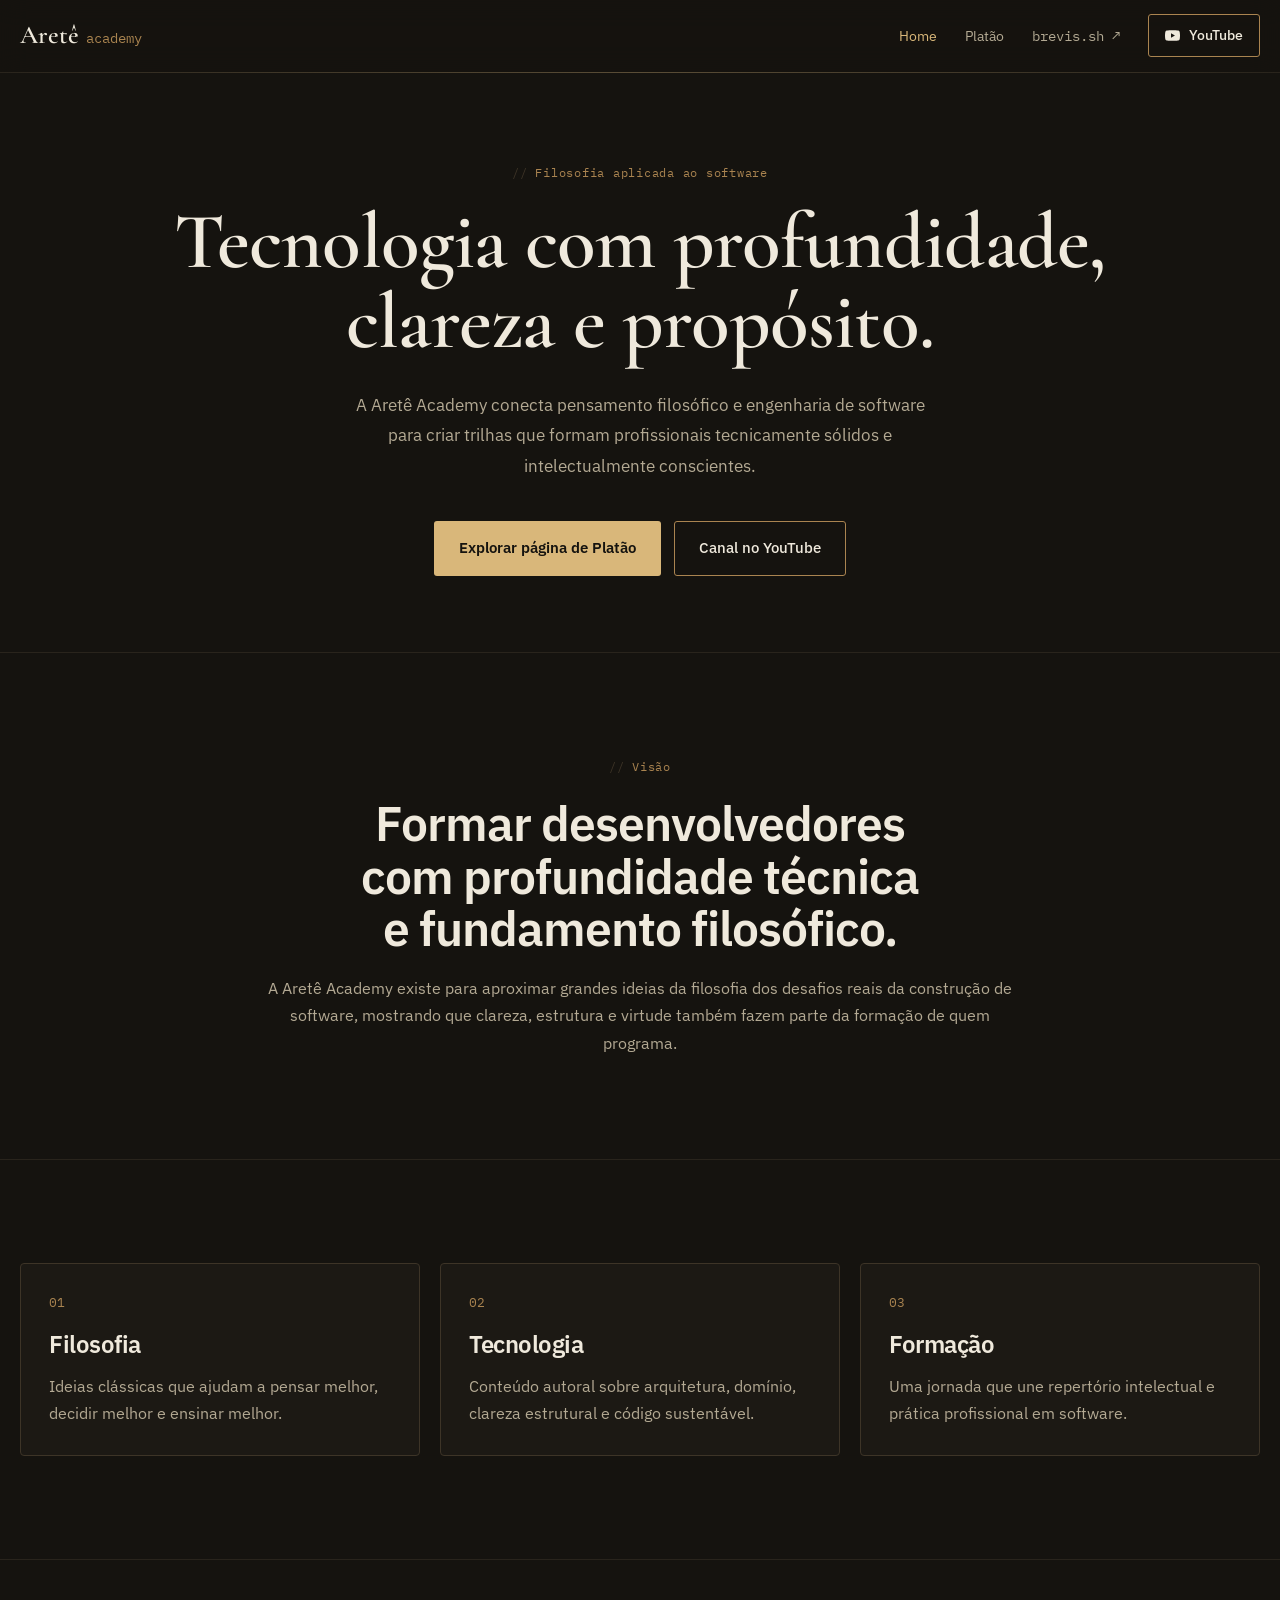
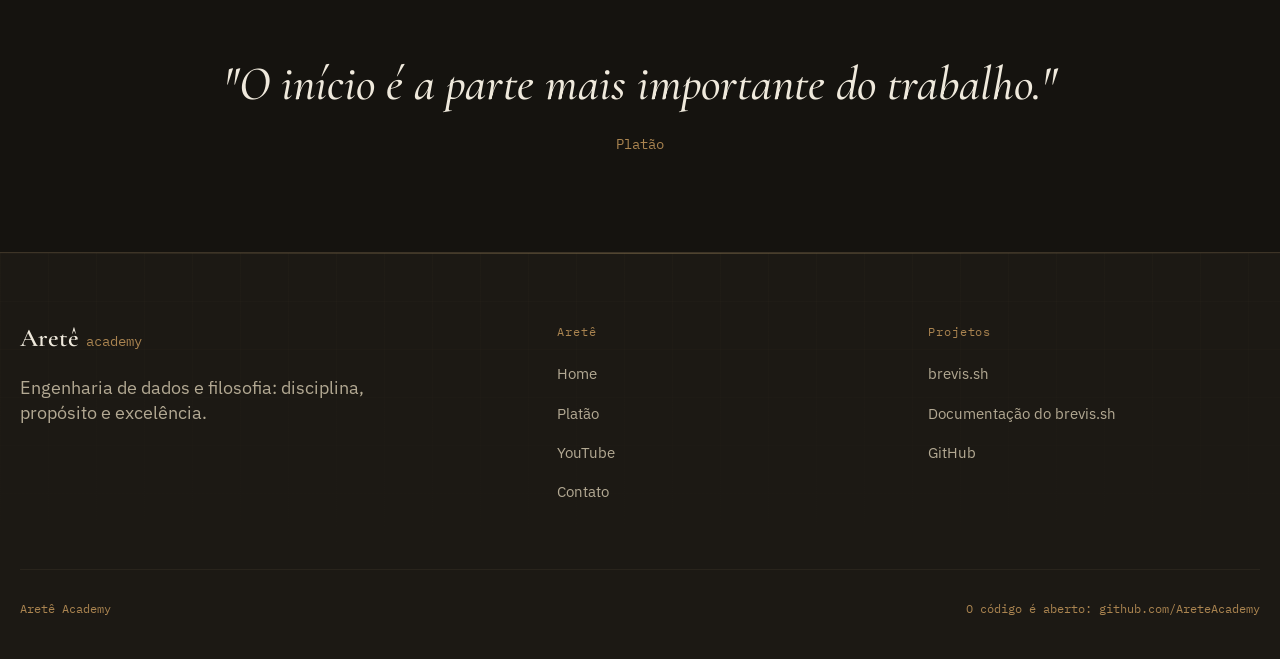
==== index.html @ be7c316f "feat: the site joins the brevis.sh family, in its own voice Dark ground, background grid, IBM Plex a" ====
<!DOCTYPE html>
<html lang="pt-BR">
<head>
  <meta charset="UTF-8" />
  <meta name="viewport" content="width=device-width, initial-scale=1.0" />
  <title>Aretê Academy | Filosofia e Tecnologia</title>
  <meta
    name="description"
    content="Aretê Academy une filosofia e tecnologia em trilhas autorais sobre software, virtude e excelência."
  />
  <link rel="preconnect" href="https://fonts.googleapis.com" />
  <link rel="preconnect" href="https://fonts.gstatic.com" crossorigin />
  <link
    href="https://fonts.googleapis.com/css2?family=Cormorant+Garamond:ital,wght@0,500;0,600;1,500&family=IBM+Plex+Mono:wght@400;500&family=IBM+Plex+Sans:wght@400;500;600;700&display=swap"
    rel="stylesheet"
  />
  <link rel="stylesheet" href="style.css" />
</head>
<body>
  <a class="skip-link" href="#conteudo">Pular para o conteúdo</a>

  <svg width="0" height="0" style="position:absolute" aria-hidden="true" focusable="false">
    <symbol id="i-menu" viewBox="0 0 24 24" fill="none" stroke="currentColor" stroke-width="1.7" stroke-linecap="round">
      <path d="M4 7h16M4 12h16M4 17h16"/>
    </symbol>
    <symbol id="i-youtube" viewBox="0 0 24 24">
      <path fill="currentColor" d="M23.5 6.2a3 3 0 0 0-2.1-2.1C19.5 3.6 12 3.6 12 3.6s-7.5 0-9.4.5A3 3 0 0 0 .5 6.2 31.4 31.4 0 0 0 0 12a31.4 31.4 0 0 0 .5 5.8 3 3 0 0 0 2.1 2.1c1.9.5 9.4.5 9.4.5s7.5 0 9.4-.5a3 3 0 0 0 2.1-2.1A31.4 31.4 0 0 0 24 12a31.4 31.4 0 0 0-.5-5.8zM9.6 15.6V8.4l6.3 3.6-6.3 3.6z"/>
    </symbol>
  </svg>

  <header class="site-header" id="topo">
    <div class="shell header-bar">
      <a class="brand" href="index.html">
        <span class="brand-name">Aretê</span><span class="brand-sub">academy</span>
      </a>
      <nav class="main-nav" id="nav" aria-label="Principal">
        <a href="index.html" aria-current="page">Home</a>
        <a href="platao.html">Platão</a>
        <a class="nav-ext" href="https://brevis.sh/" target="_blank" rel="noopener">brevis.sh ↗</a>
        <a class="button button-secondary button-sm" href="https://www.youtube.com/@AreteDevAcademy" target="_blank" rel="noopener">
          <svg aria-hidden="true"><use href="#i-youtube"></use></svg>
          YouTube
        </a>
      </nav>
      <button class="nav-toggle" type="button" id="nav-toggle" aria-label="Abrir menu" aria-expanded="false" aria-controls="nav">
        <svg aria-hidden="true"><use href="#i-menu"></use></svg>
      </button>
    </div>
  </header>

  <main id="conteudo">
    <section class="hero hero-home">
      <div class="shell hero-grid hero-grid-single">
        <div class="hero-copy">
          <p class="eyebrow">Filosofia aplicada ao software</p>
          <h1>Tecnologia com profundidade, clareza e propósito.</h1>
          <p class="hero-text">
            A Aretê Academy conecta pensamento filosófico e engenharia de software para criar
            trilhas que formam profissionais tecnicamente sólidos e intelectualmente conscientes.
          </p>
          <div class="hero-actions">
            <a class="button button-primary" href="platao.html">Explorar página de Platão</a>
            <a class="button button-secondary" href="https://www.youtube.com/@AreteDevAcademy" target="_blank" rel="noreferrer">
              Canal no YouTube
            </a>
          </div>
        </div>
      </div>
    </section>

    <section class="section">
      <div class="shell intro-block">
        <p class="section-kicker">Visão</p>
        <h2>Formar desenvolvedores com profundidade técnica e fundamento filosófico.</h2>
        <p>
          A Aretê Academy existe para aproximar grandes ideias da filosofia dos desafios reais da
          construção de software, mostrando que clareza, estrutura e virtude também fazem parte da
          formação de quem programa.
        </p>
      </div>
    </section>

    <section class="section">
      <div class="shell pillars">
        <article class="pillar">
          <p class="pillar-number">01</p>
          <h3>Filosofia</h3>
          <p>Ideias clássicas que ajudam a pensar melhor, decidir melhor e ensinar melhor.</p>
        </article>
        <article class="pillar">
          <p class="pillar-number">02</p>
          <h3>Tecnologia</h3>
          <p>Conteúdo autoral sobre arquitetura, domínio, clareza estrutural e código sustentável.</p>
        </article>
        <article class="pillar">
          <p class="pillar-number">03</p>
          <h3>Formação</h3>
          <p>Uma jornada que une repertório intelectual e prática profissional em software.</p>
        </article>
      </div>
    </section>

    <section class="quote-band">
      <div class="shell quote-wrap">
        <blockquote>
          "O início é a parte mais importante do trabalho."
        </blockquote>
        <p>Platão</p>
      </div>
    </section>
  </main>

  <footer class="site-footer bg-grid" id="contato">
    <div class="shell">
      <div class="footer-grid">
        <div class="footer-brand">
          <a class="brand" href="index.html">
            <span class="brand-name">Aretê</span><span class="brand-sub">academy</span>
          </a>
          <p>Engenharia de dados e filosofia: disciplina, propósito e excelência.</p>
        </div>

        <div class="footer-col">
          <h2>Aretê</h2>
          <ul>
            <li><a href="index.html">Home</a></li>
            <li><a href="platao.html">Platão</a></li>
            <li><a href="https://www.youtube.com/@AreteDevAcademy" target="_blank" rel="noopener">YouTube</a></li>
            <li><a href="mailto:areteacademy.dev@gmail.com">Contato</a></li>
          </ul>
        </div>

        <div class="footer-col">
          <h2>Projetos</h2>
          <ul>
            <li><a href="https://brevis.sh/" target="_blank" rel="noopener">brevis.sh</a></li>
            <li><a href="https://brevis.sh/docs/" target="_blank" rel="noopener">Documentação do brevis.sh</a></li>
            <li><a href="https://github.com/AreteAcademy" target="_blank" rel="noopener">GitHub</a></li>
          </ul>
        </div>
      </div>

      <div class="footer-bottom">
        <p>Aretê Academy</p>
        <p>O código é aberto: github.com/AreteAcademy</p>
      </div>
    </div>
  </footer>

  <script src="main.js" defer></script>
</body>
</html>
---- style.css ----
/* ===========================================================================
   Aretê Academy

   Mesma família do brevis.sh (o projeto aberto que nasceu aqui): fundo
   escuro, quadriculado, IBM Plex, cantos quase retos. A voz é da Aretê:
   o bronze no lugar do lima e a Cormorant só em display (h1, citação).

   Contraste sobre o fundo #15130F, medido:
     texto      #EFE9DC  15.34:1
     secundario #B3A993   7.96:1
     ouro       #D9B77A   9.72:1
     bronze     #AA8450   5.41:1   (o mesmo bronze do site anterior)
   Pior caso, em --surface-2 (#221E18): secundario 7.11, bronze 4.84.
   --line (#3D3427) é filete, nunca texto nem contorno de controle.
   =========================================================================== */

:root {
  color-scheme: dark;

  --bg: #15130f;
  --surface: #1c1914;
  --surface-2: #221e18;

  --text: #efe9dc;
  --text-dim: #b3a993;
  --gold: #d9b77a;
  --bronze: #aa8450;

  --line: #3d3427;
  --line-soft: #29241c;

  --gold-wash: rgba(217, 183, 122, 0.08);
  --gold-edge: rgba(217, 183, 122, 0.28);
  --grid-line: rgba(217, 183, 122, 0.045);
  --grid-size: 48px;

  --font-serif: "Cormorant Garamond", Georgia, "Times New Roman", serif;
  --font-sans: "IBM Plex Sans", -apple-system, BlinkMacSystemFont, "Segoe UI", Roboto, Arial, sans-serif;
  --font-mono: "IBM Plex Mono", ui-monospace, SFMono-Regular, Menlo, Consolas, monospace;

  --shell: 1280px;
  --gap: clamp(1.5rem, 3vw, 2.5rem);

  --r: 3px;
  --r-lg: 4px;
  --r-xl: 6px;
}

*,
*::before,
*::after {
  box-sizing: border-box;
}

[hidden] {
  display: none !important;
}

html {
  scroll-behavior: smooth;
  -webkit-text-size-adjust: 100%;
}

body {
  margin: 0;
  overflow-x: hidden;
  background: var(--bg);
  color: var(--text);
  font-family: var(--font-sans);
  font-size: 1rem;
  line-height: 1.7;
  -webkit-font-smoothing: antialiased;
}

img,
svg {
  display: block;
  max-width: 100%;
}

::selection {
  background: var(--gold);
  color: var(--bg);
}

:focus-visible {
  outline: 2px solid var(--gold);
  outline-offset: 3px;
}

a {
  color: inherit;
  text-decoration: none;
}

p {
  margin: 0;
}

.shell {
  width: min(var(--shell), calc(100% - 2.5rem));
  margin-inline: auto;
}

.skip-link {
  position: absolute;
  left: -9999px;
  top: 0;
  z-index: 100;
  padding: 0.75rem 1.25rem;
  background: var(--gold);
  color: var(--bg);
  font-weight: 600;
}

.skip-link:focus {
  left: 0;
}

/* --------------------------------------------------------- tipografia ---- */

h1,
h2,
h3 {
  margin: 0;
  font-family: var(--font-sans);
  font-weight: 600;
  line-height: 1.1;
  letter-spacing: -0.02em;
  text-wrap: balance;
}

/* O h1 é o único lugar, com a citação, onde a Cormorant fala. */
h1 {
  font-family: var(--font-serif);
  font-size: clamp(2.75rem, 6.2vw, 5.25rem);
  font-weight: 600;
  line-height: 1;
  letter-spacing: -0.01em;
}

h2 {
  font-size: clamp(1.9rem, 4vw, 3rem);
}

h3 {
  font-size: clamp(1.25rem, 2vw, 1.5rem);
  line-height: 1.25;
}

/* Rótulo em forma de comentário. O `//` vem do CSS para que leitor de tela
   não anuncie "barra barra" antes de cada seção. */
.eyebrow,
.section-kicker,
.panel-label,
.card-tag {
  display: block;
  margin: 0 0 1.25rem;
  font-family: var(--font-mono);
  font-size: 0.775rem;
  font-weight: 400;
  letter-spacing: 0.06em;
  color: var(--bronze);
}

.eyebrow::before,
.section-kicker::before,
.panel-label::before,
.card-tag::before {
  content: "// ";
  color: var(--line);
}

.text-link {
  display: inline-flex;
  align-items: center;
  gap: 0.45rem;
  color: var(--gold);
  font-weight: 500;
  border-bottom: 1px solid transparent;
  transition: border-color 0.2s ease;
}

.text-link:hover {
  border-bottom-color: currentColor;
}

/* ------------------------------------------------------------ botoes ---- */

.button {
  display: inline-flex;
  align-items: center;
  justify-content: center;
  gap: 0.55rem;
  padding: 0.85rem 1.5rem;
  border: 1px solid transparent;
  border-radius: var(--r);
  font-size: 0.94rem;
  font-weight: 500;
  white-space: nowrap;
  transition: background 0.2s ease, border-color 0.2s ease, color 0.2s ease;
}

.button-primary {
  background: var(--gold);
  color: var(--bg);
  font-weight: 600;
}

.button-primary:hover {
  background: #e3c793;
}

.button-secondary {
  color: var(--text);
  border-color: var(--bronze);
}

.button-secondary:hover {
  border-color: var(--gold);
  background: var(--gold-wash);
  color: var(--gold);
}

.button-sm {
  padding: 0.55rem 1rem;
  font-size: 0.86rem;
}

.button svg {
  width: 15px;
  height: 15px;
  flex: none;
}

.hero-actions,
.course-actions {
  display: flex;
  flex-wrap: wrap;
  gap: 0.85rem;
  margin-top: 2.5rem;
}

/* -------------------------------------------------------- componentes ---- */

.bg-grid {
  background-image:
    linear-gradient(var(--grid-line) 1px, transparent 1px),
    linear-gradient(90deg, var(--grid-line) 1px, transparent 1px);
  background-size: var(--grid-size) var(--grid-size);
}

.card,
.pillar,
.roadmap-card {
  border: 1px solid var(--line);
  border-radius: var(--r-lg);
  background: var(--surface);
  padding: clamp(1.25rem, 2.4vw, 1.75rem);
}

/* ------------------------------------------------------------ header ---- */

.site-header {
  position: sticky;
  top: 0;
  z-index: 40;
  background: rgba(21, 19, 15, 0.86);
  backdrop-filter: blur(14px);
  -webkit-backdrop-filter: blur(14px);
  border-bottom: 1px solid var(--line-soft);
}

/* Um filete de luz sob o header, mais forte no centro. */
.site-header::after {
  content: "";
  position: absolute;
  left: 0;
  right: 0;
  bottom: -1px;
  height: 1px;
  background: linear-gradient(90deg, transparent, var(--gold-edge) 50%, transparent);
  pointer-events: none;
}

.header-bar {
  position: relative;
  display: flex;
  align-items: center;
  gap: 1.25rem;
  padding: 0.9rem 0;
}

.brand {
  display: inline-flex;
  align-items: baseline;
  gap: 0.45rem;
  color: var(--text);
}

.brand-name {
  font-family: var(--font-serif);
  font-size: 1.6rem;
  font-weight: 600;
  line-height: 1;
}

.brand-sub {
  font-family: var(--font-mono);
  font-size: 0.86rem;
  color: var(--bronze);
}

.main-nav {
  display: flex;
  align-items: center;
  gap: 1.75rem;
  margin-left: auto;
}

.main-nav a:not(.button) {
  font-size: 0.9rem;
  color: var(--text-dim);
  transition: color 0.2s ease;
}

.main-nav a:not(.button):hover,
.main-nav a[aria-current="page"] {
  color: var(--gold);
}

.nav-ext {
  font-family: var(--font-mono);
}

.nav-toggle {
  display: none;
  margin-left: auto;
  align-items: center;
  justify-content: center;
  width: 36px;
  height: 36px;
  padding: 0;
  border: 1px solid var(--line);
  border-radius: var(--r);
  background: transparent;
  color: var(--text-dim);
  cursor: pointer;
}

.nav-toggle:hover {
  color: var(--gold);
  border-color: var(--bronze);
}

.nav-toggle svg {
  width: 17px;
  height: 17px;
}

/* --------------------------------------------------------------- hero ---- */

.hero {
  padding: clamp(3rem, 7vw, 6rem) 0 clamp(3rem, 6vw, 5rem);
}

.hero-grid {
  display: grid;
  grid-template-columns: minmax(0, 1.35fr) minmax(280px, 0.9fr);
  gap: var(--gap);
  align-items: stretch;
}

.hero-grid-single {
  grid-template-columns: 1fr;
  text-align: center;
}

.hero-grid-single .hero-text {
  margin-inline: auto;
}

.hero-grid-single .hero-actions {
  justify-content: center;
}

.hero-text {
  max-width: 60ch;
  margin-top: 1.75rem;
  font-size: clamp(1.02rem, 1.35vw, 1.15rem);
  line-height: 1.75;
  color: var(--text-dim);
}

.hero-panel {
  padding: clamp(1.5rem, 3vw, 2.25rem);
  border: 1px solid var(--line);
  border-radius: var(--r-xl);
  background-color: var(--surface);
  display: flex;
  flex-direction: column;
  justify-content: center;
  gap: 1rem;
}

.hero-panel h2 {
  font-size: clamp(1.6rem, 3vw, 2.1rem);
}

.hero-panel p:not(.panel-label) {
  color: var(--text-dim);
}

/* ------------------------------------------------------------- secoes ---- */

.section {
  padding: clamp(4rem, 8vw, 6.5rem) 0;
  border-top: 1px solid var(--line-soft);
}

.section-soft {
  background: var(--surface);
}

.section p:not([class]),
.section-aside,
.pillar p:not(.pillar-number),
.roadmap-card p:not(.section-kicker),
.course-content p:not(.card-tag) {
  color: var(--text-dim);
}

.intro-block {
  max-width: 760px;
  text-align: center;
}

.intro-block p:last-child {
  margin-top: 1.25rem;
}

.section-heading,
.page-intro {
  display: grid;
  grid-template-columns: minmax(0, 1.1fr) minmax(240px, 0.9fr);
  gap: var(--gap);
  align-items: end;
  margin-bottom: 2.5rem;
}

.pillars,
.roadmap {
  display: grid;
  grid-template-columns: repeat(2, minmax(0, 1fr));
  gap: 1.25rem;
}

.pillars {
  grid-template-columns: repeat(3, minmax(0, 1fr));
}

.pillar h3,
.roadmap-card h3 {
  margin-bottom: 0.85rem;
}

.roadmap-card p + p {
  margin-top: 1rem;
}

.pillar-number {
  margin-bottom: 1rem;
  font-family: var(--font-mono);
  font-size: 0.8rem;
  color: var(--bronze);
}

.quote-band {
  padding: clamp(4rem, 8vw, 6rem) 0;
  border-top: 1px solid var(--line-soft);
}

.quote-wrap {
  text-align: center;
}

blockquote {
  margin: 0;
  font-family: var(--font-serif);
  font-size: clamp(2rem, 4vw, 3rem);
  font-style: italic;
  font-weight: 500;
  line-height: 1.2;
}

.quote-wrap p {
  margin-top: 1.25rem;
  font-family: var(--font-mono);
  font-size: 0.85rem;
  color: var(--bronze);
}

.featured-course {
  display: grid;
  grid-template-columns: minmax(280px, 0.95fr) minmax(0, 1.1fr);
  gap: var(--gap);
  padding: 1rem;
  border: 1px solid var(--line);
  border-radius: var(--r-xl);
  background: var(--bg);
}

.course-cover img {
  width: 100%;
  height: 100%;
  object-fit: cover;
  border-radius: var(--r-lg);
  border: 1px solid var(--line);
}

.course-content {
  padding: 1rem 1rem 1rem 0;
}

.course-content h3 {
  margin-bottom: 1rem;
  font-size: clamp(1.6rem, 3vw, 2.2rem);
}

.course-content p + p {
  margin-top: 1rem;
}

/* ------------------------------------------------------------- footer ---- */

.site-footer {
  position: relative;
  border-top: 1px solid var(--line);
  padding: clamp(3rem, 6vw, 4.5rem) 0 2.5rem;
  background-color: var(--surface);
}

/* O quadriculado some para baixo, sob um véu: os títulos das colunas são
   bronze, e bronze sobre um filete do quadriculado cheio perde contraste. */
.site-footer.bg-grid {
  background-image:
    linear-gradient(180deg, rgba(28, 25, 20, 0.55), var(--surface) 75%),
    linear-gradient(var(--grid-line) 1px, transparent 1px),
    linear-gradient(90deg, var(--grid-line) 1px, transparent 1px);
  background-size: auto, var(--grid-size) var(--grid-size), var(--grid-size) var(--grid-size);
}

.site-footer::before {
  content: "";
  position: absolute;
  inset: 0 0 auto;
  height: 1px;
  background: linear-gradient(90deg, transparent, var(--gold-edge) 50%, transparent);
  pointer-events: none;
}

.footer-grid {
  display: grid;
  grid-template-columns: minmax(0, 1.5fr) repeat(2, minmax(0, 1fr));
  gap: var(--gap);
}

.footer-brand p {
  margin-top: 1.25rem;
  max-width: 32ch;
  font-size: 1.1rem;
  line-height: 1.45;
  color: var(--text-dim);
}

.footer-col h2 {
  margin-bottom: 1.35rem;
  font-family: var(--font-mono);
  font-size: 0.76rem;
  font-weight: 400;
  letter-spacing: 0.08em;
  color: var(--bronze);
}

.footer-col ul {
  list-style: none;
  margin: 0;
  padding: 0;
  display: grid;
  gap: 0.75rem;
}

.footer-col a {
  font-size: 0.92rem;
  color: var(--text-dim);
  transition: color 0.2s ease;
}

.footer-col a:hover {
  color: var(--gold);
}

.footer-bottom {
  display: flex;
  flex-wrap: wrap;
  justify-content: space-between;
  gap: 1rem;
  margin-top: clamp(2.5rem, 5vw, 4rem);
  padding-top: 1.75rem;
  border-top: 1px solid var(--line-soft);
  font-family: var(--font-mono);
  font-size: 0.78rem;
  color: var(--bronze);
}

/* ---------------------------------------------------------- responsivo ---- */

@media (max-width: 960px) {
  .hero-grid,
  .section-heading,
  .page-intro,
  .featured-course,
  .pillars,
  .roadmap {
    grid-template-columns: 1fr;
  }

  .course-content {
    padding: 0 0.5rem 0.5rem;
  }

  .footer-grid {
    grid-template-columns: repeat(2, minmax(0, 1fr));
  }

  .footer-brand {
    grid-column: 1 / -1;
  }
}

@media (max-width: 720px) {
  .main-nav {
    display: none;
    position: absolute;
    top: 100%;
    left: 0;
    right: 0;
    flex-direction: column;
    align-items: stretch;
    gap: 0;
    margin: 0;
    padding: 0.5rem 0 1.5rem;
    background: var(--bg);
    border-bottom: 1px solid var(--line);
  }

  .main-nav.is-open {
    display: flex;
  }

  .main-nav a:not(.button) {
    padding: 0.85rem 0;
    font-size: 1rem;
    border-bottom: 1px solid var(--line-soft);
  }

  .main-nav .button {
    margin-top: 1rem;
  }

  .nav-toggle {
    display: inline-flex;
  }

  .hero-actions .button,
  .course-actions .button {
    flex: 1 1 100%;
  }

  .footer-grid {
    grid-template-columns: 1fr;
  }
}

@media (prefers-reduced-motion: reduce) {
  html {
    scroll-behavior: auto;
  }

  *,
  *::before,
  *::after {
    transition-duration: 0.001ms !important;
  }
}
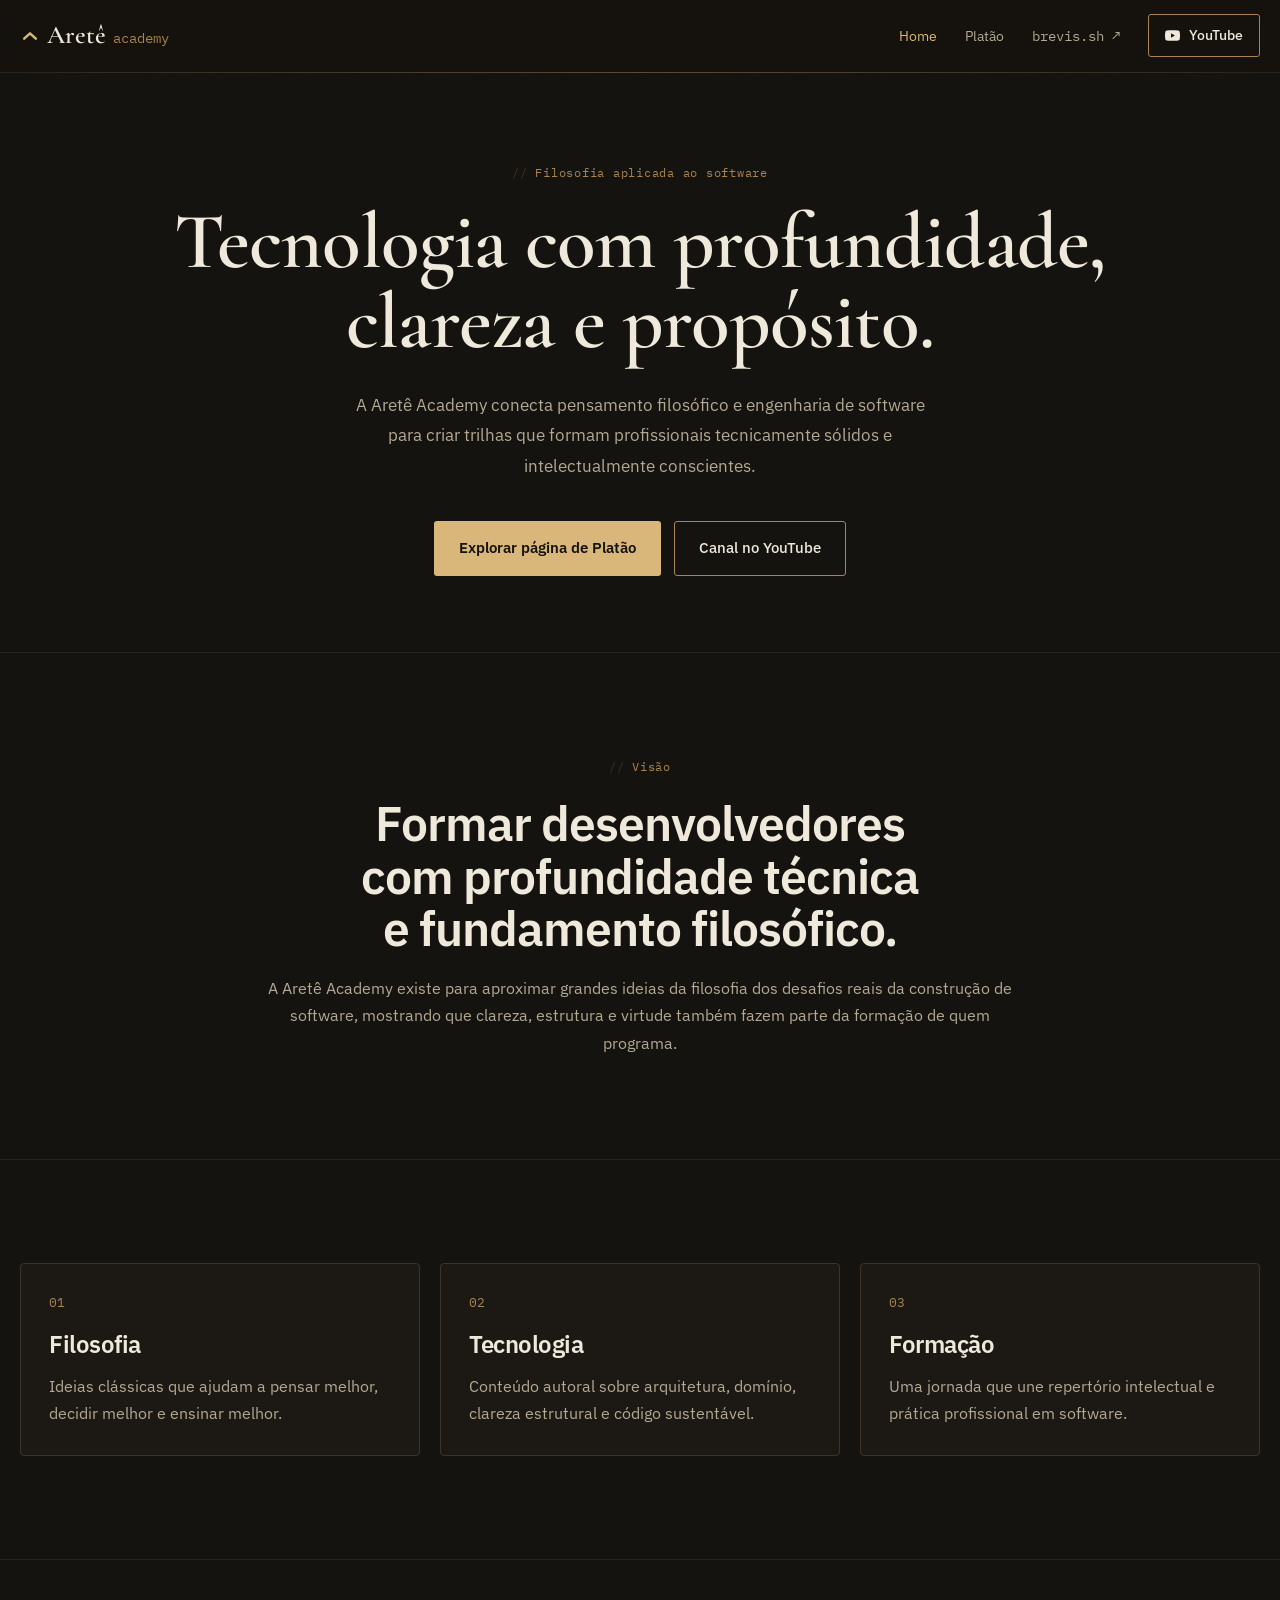
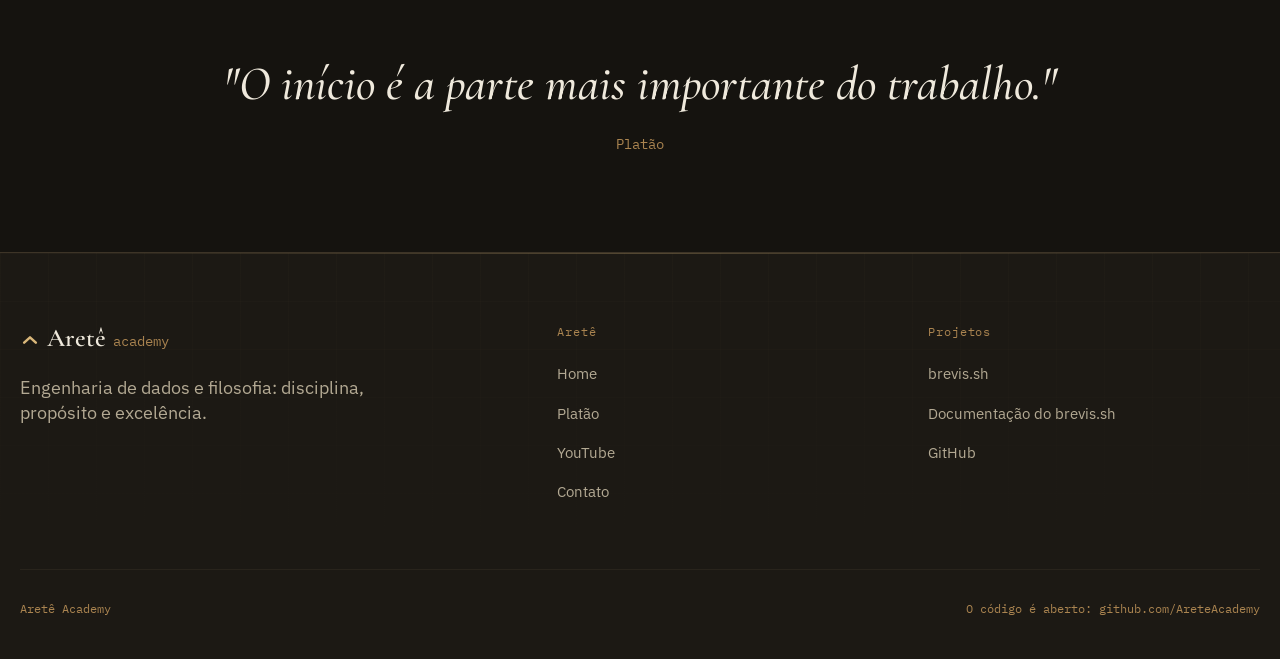
==== commit 42b81381: "feat: Aretê gets a mark, the circumflex of its own ê brevis.sh is marked by the breve, the sign its " ====
--- a/index.html
+++ b/index.html
@@ -15,11 +15,17 @@
     rel="stylesheet"
   />
   <link rel="stylesheet" href="style.css" />
+  <link rel="icon" href="assets/favicon.svg" type="image/svg+xml" />
+  <meta name="theme-color" content="#15130f">
 </head>
 <body>
   <a class="skip-link" href="#conteudo">Pular para o conteúdo</a>
 
   <svg width="0" height="0" style="position:absolute" aria-hidden="true" focusable="false">
+    <symbol id="i-mark" viewBox="0 0 24 24" fill="none">
+      <!-- O circunflexo do ê de Aretê. Mesmo traço em assets/favicon.svg. -->
+      <path d="M5 15.2 12 8.8l7 6.4" stroke="currentColor" stroke-width="3" stroke-linecap="round" stroke-linejoin="round"/>
+    </symbol>
     <symbol id="i-menu" viewBox="0 0 24 24" fill="none" stroke="currentColor" stroke-width="1.7" stroke-linecap="round">
       <path d="M4 7h16M4 12h16M4 17h16"/>
     </symbol>
@@ -31,6 +37,7 @@
   <header class="site-header" id="topo">
     <div class="shell header-bar">
       <a class="brand" href="index.html">
+        <svg class="mark" aria-hidden="true"><use href="#i-mark"></use></svg>
         <span class="brand-name">Aretê</span><span class="brand-sub">academy</span>
       </a>
       <nav class="main-nav" id="nav" aria-label="Principal">
@@ -115,7 +122,8 @@
       <div class="footer-grid">
         <div class="footer-brand">
           <a class="brand" href="index.html">
-            <span class="brand-name">Aretê</span><span class="brand-sub">academy</span>
+            <svg class="mark" aria-hidden="true"><use href="#i-mark"></use></svg>
+        <span class="brand-name">Aretê</span><span class="brand-sub">academy</span>
           </a>
           <p>Engenharia de dados e filosofia: disciplina, propósito e excelência.</p>
         </div>
--- a/style.css
+++ b/style.css
@@ -296,6 +296,14 @@
   align-items: baseline;
   gap: 0.45rem;
   color: var(--text);
+}
+
+.brand .mark {
+  width: 20px;
+  height: 20px;
+  flex: none;
+  align-self: center;
+  color: var(--gold);
 }
 
 .brand-name {
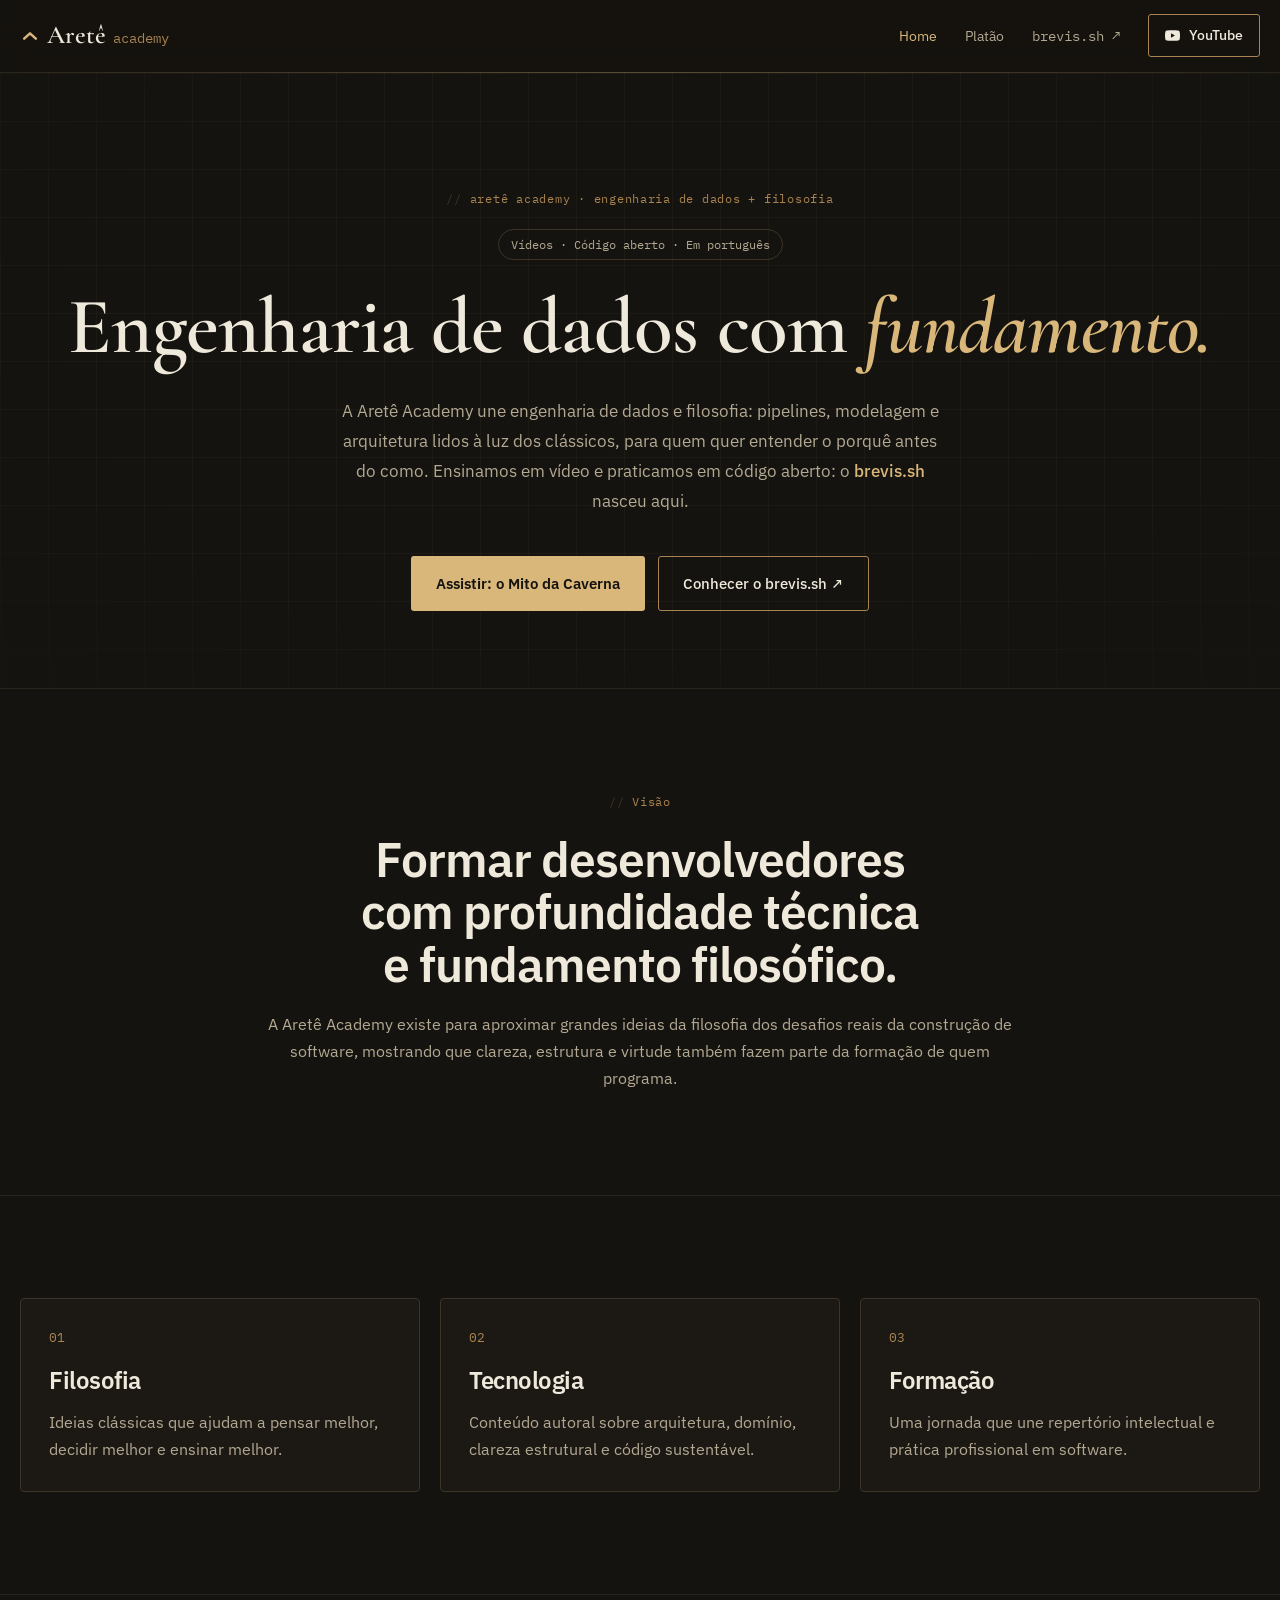
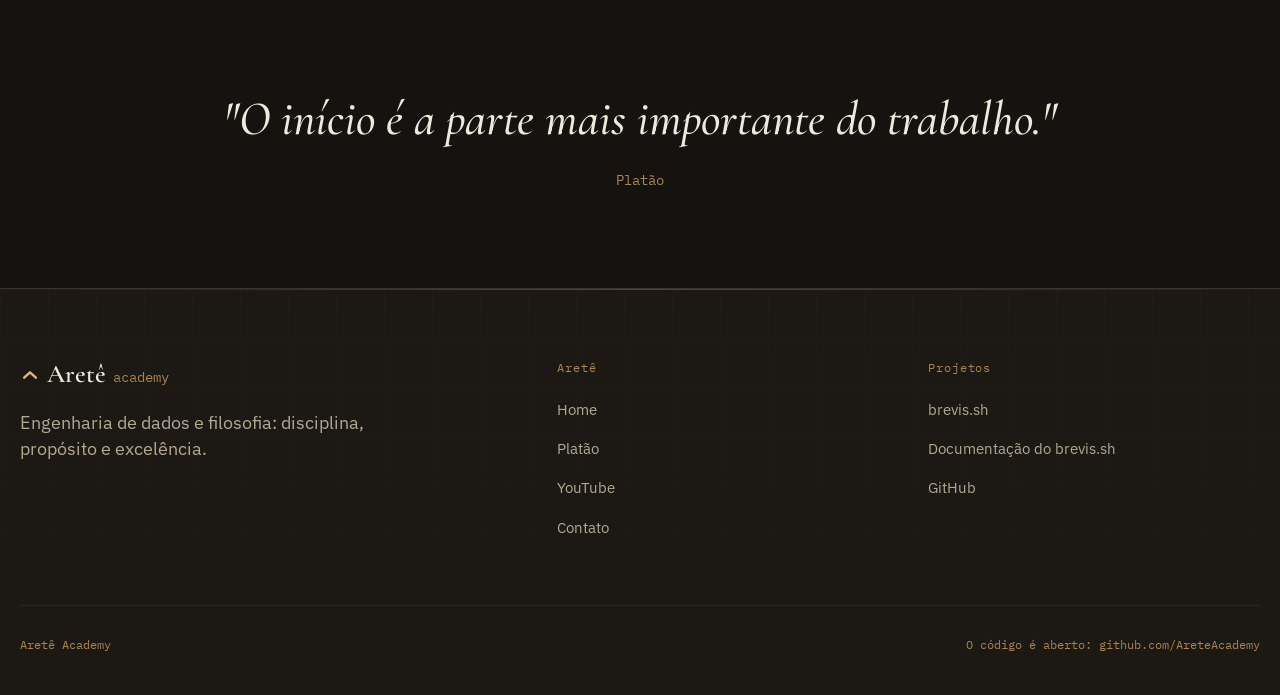
==== commit 364558d7: "feat: the home opens on data engineering, not generic software The hero now says what Aretê is: data" ====
--- a/index.html
+++ b/index.html
@@ -3,10 +3,10 @@
 <head>
   <meta charset="UTF-8" />
   <meta name="viewport" content="width=device-width, initial-scale=1.0" />
-  <title>Aretê Academy | Filosofia e Tecnologia</title>
+  <title>Aretê Academy | Engenharia de dados e filosofia</title>
   <meta
     name="description"
-    content="Aretê Academy une filosofia e tecnologia em trilhas autorais sobre software, virtude e excelência."
+    content="Aretê Academy une engenharia de dados e filosofia: pipelines, modelagem e arquitetura lidos à luz dos clássicos, em vídeo e em código aberto. O brevis.sh nasceu aqui."
   />
   <link rel="preconnect" href="https://fonts.googleapis.com" />
   <link rel="preconnect" href="https://fonts.gstatic.com" crossorigin />
@@ -59,16 +59,20 @@
     <section class="hero hero-home">
       <div class="shell hero-grid hero-grid-single">
         <div class="hero-copy">
-          <p class="eyebrow">Filosofia aplicada ao software</p>
-          <h1>Tecnologia com profundidade, clareza e propósito.</h1>
+          <p class="eyebrow">aretê academy · engenharia de dados + filosofia</p>
+          <p class="hero-badge"><span class="pill">Vídeos · Código aberto · Em português</span></p>
+          <h1>Engenharia de dados com <em>fundamento.</em></h1>
           <p class="hero-text">
-            A Aretê Academy conecta pensamento filosófico e engenharia de software para criar
-            trilhas que formam profissionais tecnicamente sólidos e intelectualmente conscientes.
+            A Aretê Academy une engenharia de dados e filosofia: pipelines, modelagem e
+            arquitetura lidos à luz dos clássicos, para quem quer entender o porquê antes do
+            como. Ensinamos em vídeo e praticamos em código aberto: o
+            <a class="text-link" href="https://brevis.sh/" target="_blank" rel="noopener">brevis.sh</a>
+            nasceu aqui.
           </p>
           <div class="hero-actions">
-            <a class="button button-primary" href="platao.html">Explorar página de Platão</a>
-            <a class="button button-secondary" href="https://www.youtube.com/@AreteDevAcademy" target="_blank" rel="noreferrer">
-              Canal no YouTube
+            <a class="button button-primary" href="platao.html#conteudos">Assistir: o Mito da Caverna</a>
+            <a class="button button-secondary" href="https://brevis.sh/" target="_blank" rel="noopener">
+              Conhecer o brevis.sh ↗
             </a>
           </div>
         </div>
--- a/style.css
+++ b/style.css
@@ -384,6 +384,49 @@
   text-align: center;
 }
 
+.hero-home {
+  position: relative;
+  isolation: isolate;
+  padding-top: clamp(4rem, 9vw, 7.5rem);
+}
+
+/* O quadriculado se apaga nas bordas: textura atrás do título, não moldura.
+   Fica num pseudo-elemento para que a máscara não apague o texto. */
+.hero-home::before {
+  content: "";
+  position: absolute;
+  inset: 0;
+  z-index: -1;
+  background-image:
+    linear-gradient(var(--grid-line) 1px, transparent 1px),
+    linear-gradient(90deg, var(--grid-line) 1px, transparent 1px);
+  background-size: var(--grid-size) var(--grid-size);
+  -webkit-mask-image: radial-gradient(ellipse 80% 90% at 50% 40%, #000 55%, transparent 100%);
+  mask-image: radial-gradient(ellipse 80% 90% at 50% 40%, #000 55%, transparent 100%);
+}
+
+.hero h1 em {
+  font-style: italic;
+  color: var(--gold);
+}
+
+.hero-badge {
+  display: flex;
+  justify-content: center;
+  margin: 0 0 1.75rem;
+}
+
+.pill {
+  display: inline-flex;
+  align-items: center;
+  padding: 0.3rem 0.75rem;
+  border: 1px solid var(--line);
+  border-radius: 999px;
+  font-family: var(--font-mono);
+  font-size: 0.72rem;
+  color: var(--text-dim);
+}
+
 .hero-grid-single .hero-text {
   margin-inline: auto;
 }
@@ -398,6 +441,11 @@
   font-size: clamp(1.02rem, 1.35vw, 1.15rem);
   line-height: 1.75;
   color: var(--text-dim);
+}
+
+/* Um link no meio da frase é texto: inline-flex abriria a linha. */
+.hero-text .text-link {
+  display: inline;
 }
 
 .hero-panel {
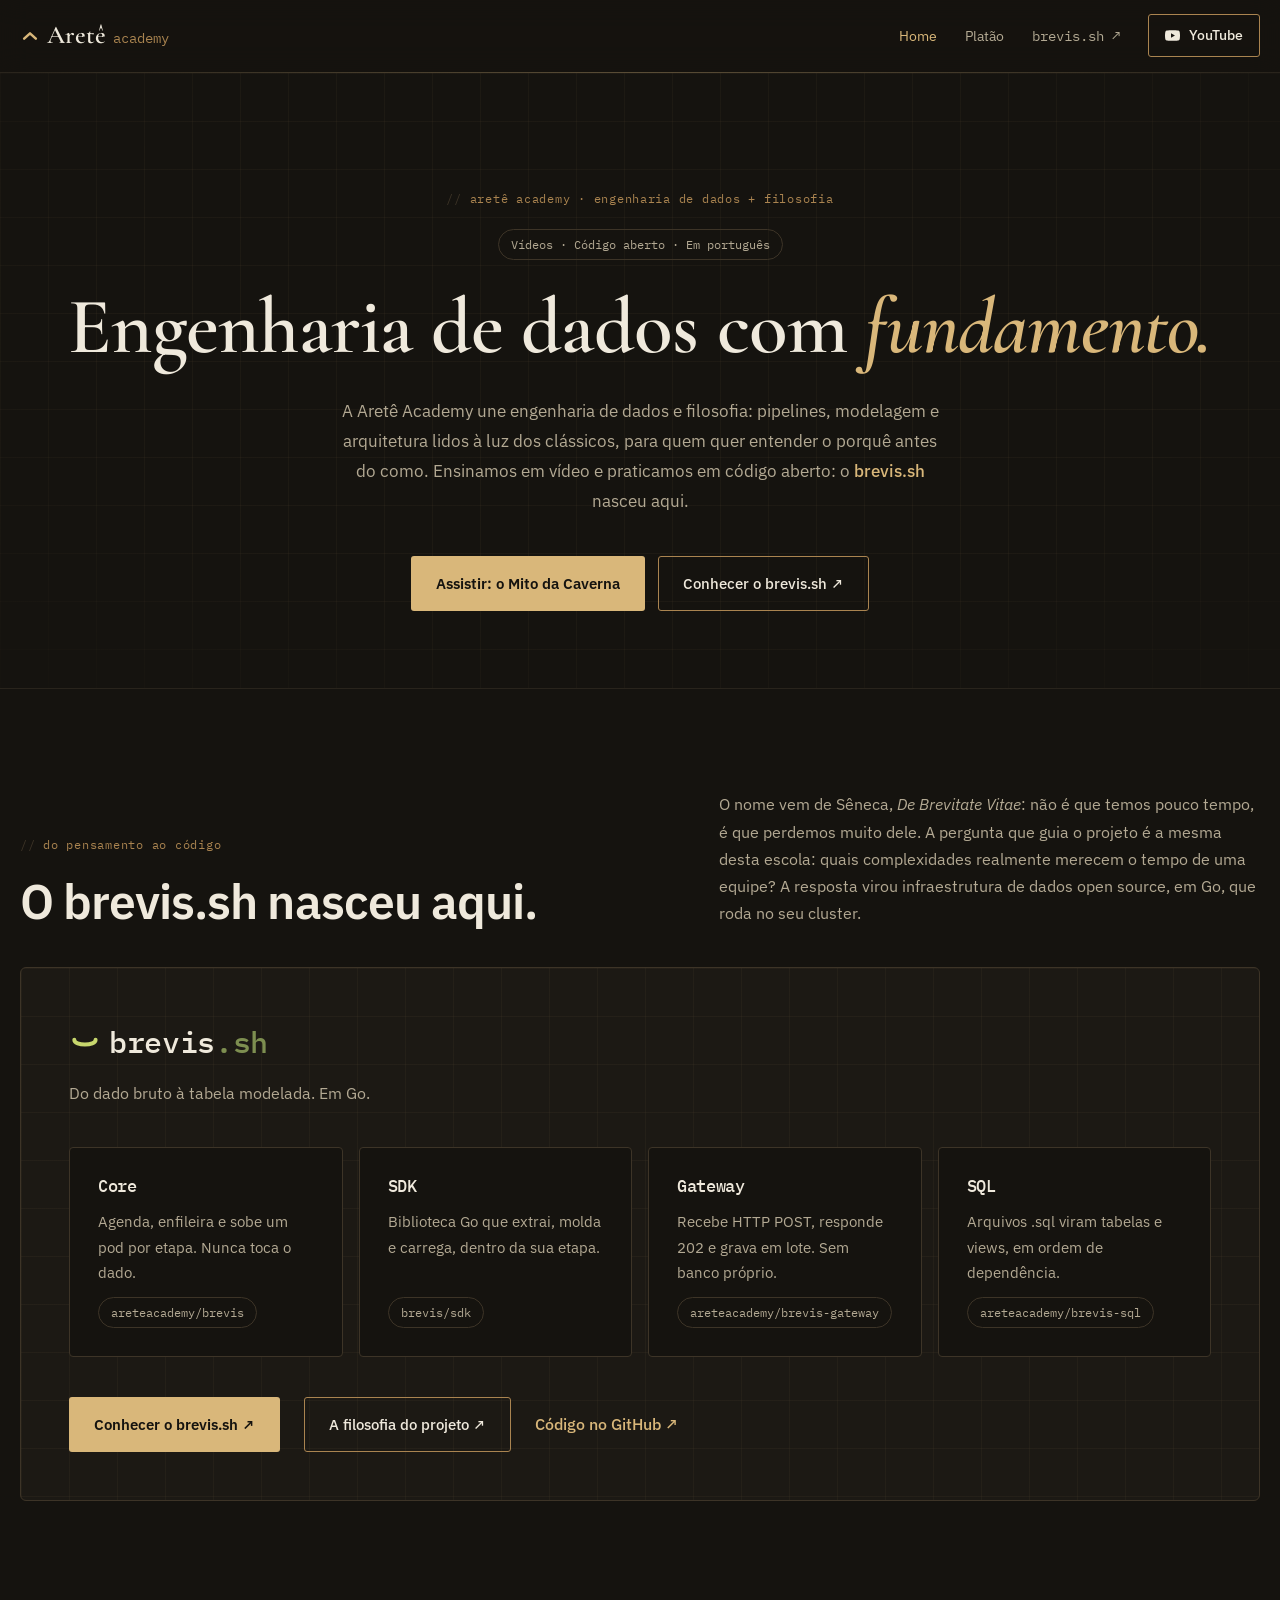
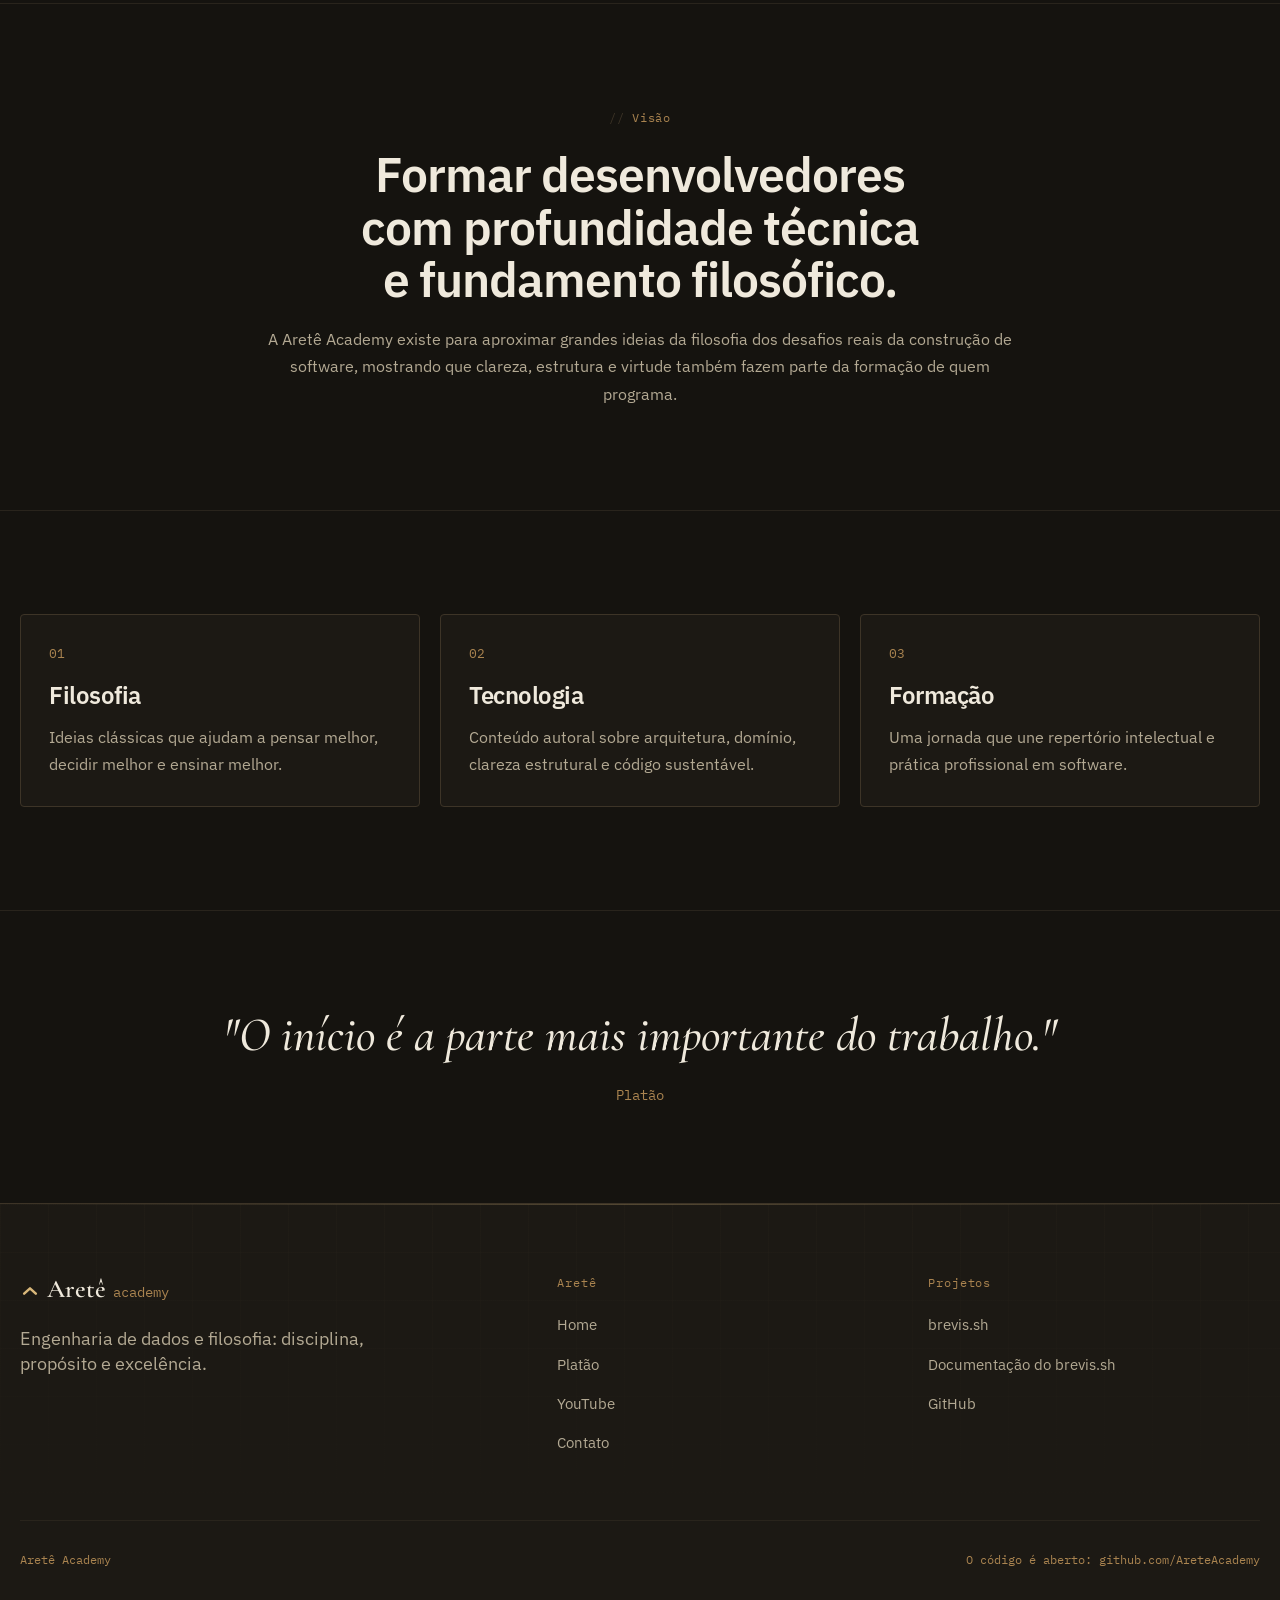
==== commit cd904878: "feat: the home shows brevis.sh as what Aretê builds A section right under the hero says where brevis" ====
--- a/index.html
+++ b/index.html
@@ -26,6 +26,10 @@
       <!-- O circunflexo do ê de Aretê. Mesmo traço em assets/favicon.svg. -->
       <path d="M5 15.2 12 8.8l7 6.4" stroke="currentColor" stroke-width="3" stroke-linecap="round" stroke-linejoin="round"/>
     </symbol>
+    <symbol id="i-brevis" viewBox="0 0 24 24" fill="none">
+      <!-- A breve do brevis.sh, igual a site/assets/mark.svg de lá. -->
+      <path d="M4 10.4C4 15.2 20 15.2 20 10.4" stroke="currentColor" stroke-width="3" stroke-linecap="round"/>
+    </symbol>
     <symbol id="i-menu" viewBox="0 0 24 24" fill="none" stroke="currentColor" stroke-width="1.7" stroke-linecap="round">
       <path d="M4 7h16M4 12h16M4 17h16"/>
     </symbol>
@@ -79,6 +83,62 @@
       </div>
     </section>
 
+    <!-- As descrições das quatro peças são as do i18n.json do brevis.sh
+         (eco_core, eco_sdk, eco_gateway, eco_sql): se mudarem lá, mudam aqui. -->
+    <section class="section section-brevis" id="brevis" aria-labelledby="brevis-h">
+      <div class="shell">
+        <div class="section-heading">
+          <div>
+            <p class="section-kicker">do pensamento ao código</p>
+            <h2 id="brevis-h">O brevis.sh nasceu aqui.</h2>
+          </div>
+          <p class="section-aside">
+            O nome vem de Sêneca, <em>De Brevitate Vitae</em>: não é que temos pouco tempo, é
+            que perdemos muito dele. A pergunta que guia o projeto é a mesma desta escola:
+            quais complexidades realmente merecem o tempo de uma equipe? A resposta virou
+            infraestrutura de dados open source, em Go, que roda no seu cluster.
+          </p>
+        </div>
+
+        <div class="brevis-panel bg-grid">
+          <a class="brevis-wordmark" href="https://brevis.sh/" target="_blank" rel="noopener">
+            <svg class="mark" aria-hidden="true"><use href="#i-brevis"></use></svg>
+            <span>brevis<span class="tld">.sh</span></span>
+          </a>
+          <p class="brevis-tagline">Do dado bruto à tabela modelada. Em Go.</p>
+
+          <ul class="brevis-pieces">
+          <li class="card brevis-piece">
+            <h3>Core</h3>
+            <p>Agenda, enfileira e sobe um pod por etapa. Nunca toca o dado.</p>
+            <span class="pill">areteacademy/brevis</span>
+          </li>
+          <li class="card brevis-piece">
+            <h3>SDK</h3>
+            <p>Biblioteca Go que extrai, molda e carrega, dentro da sua etapa.</p>
+            <span class="pill">brevis/sdk</span>
+          </li>
+          <li class="card brevis-piece">
+            <h3>Gateway</h3>
+            <p>Recebe HTTP POST, responde 202 e grava em lote. Sem banco próprio.</p>
+            <span class="pill">areteacademy/brevis-gateway</span>
+          </li>
+          <li class="card brevis-piece">
+            <h3>SQL</h3>
+            <p>Arquivos .sql viram tabelas e views, em ordem de dependência.</p>
+            <span class="pill">areteacademy/brevis-sql</span>
+          </li>
+          </ul>
+
+          <div class="brevis-links">
+            <a class="button button-primary" href="https://brevis.sh/" target="_blank" rel="noopener">Conhecer o brevis.sh ↗</a>
+            <a class="button button-secondary" href="https://brevis.sh/docs/philosophy/" target="_blank" rel="noopener">A filosofia do projeto ↗</a>
+            <a class="text-link" href="https://github.com/AreteAcademy/brevis" target="_blank" rel="noopener">Código no GitHub ↗</a>
+          </div>
+        </div>
+      </div>
+    </section>
+
     <section class="section">
       <div class="shell intro-block">
         <p class="section-kicker">Visão</p>
--- a/style.css
+++ b/style.css
@@ -11,6 +11,10 @@
      ouro       #D9B77A   9.72:1
      bronze     #AA8450   5.41:1   (o mesmo bronze do site anterior)
    Pior caso, em --surface-2 (#221E18): secundario 7.11, bronze 4.84.
+
+   As cores do brevis.sh, só na seção dele (a marca e o .sh do wordmark):
+     lima       #C7D66D  11.72:1
+     oliva      #7D8E50   5.17:1   (4.62 em --surface-2)
    --line (#3D3427) é filete, nunca texto nem contorno de controle.
    =========================================================================== */
 
@@ -25,6 +29,9 @@
   --text-dim: #b3a993;
   --gold: #d9b77a;
   --bronze: #aa8450;
+
+  --brevis-lime: #c7d66d;
+  --brevis-olive: #7d8e50;
 
   --line: #3d3427;
   --line-soft: #29241c;
@@ -587,6 +594,86 @@
   margin-top: 1rem;
 }
 
+/* ------------------------------------------------------------- brevis ---- */
+
+/* O projeto que saiu daqui. A marca e o .sh vêm nas cores do brevis.sh, e só
+   eles: o resto do painel fala a língua da Aretê. */
+.brevis-panel {
+  padding: clamp(1.5rem, 4vw, 3rem);
+  border: 1px solid var(--line);
+  border-radius: var(--r-xl);
+  background-color: var(--surface);
+}
+
+.brevis-wordmark {
+  display: inline-flex;
+  align-items: baseline;
+  gap: 0.5rem;
+  font-family: var(--font-mono);
+  font-size: clamp(1.4rem, 3vw, 1.9rem);
+  font-weight: 500;
+  letter-spacing: -0.01em;
+}
+
+.brevis-wordmark .mark {
+  width: 1.05em;
+  height: 1.05em;
+  flex: none;
+  align-self: center;
+  color: var(--brevis-lime);
+}
+
+.brevis-wordmark .tld {
+  color: var(--brevis-olive);
+}
+
+.brevis-tagline {
+  margin-top: 0.75rem;
+  color: var(--text-dim);
+}
+
+.brevis-pieces {
+  list-style: none;
+  margin: clamp(1.75rem, 4vw, 2.5rem) 0 0;
+  padding: 0;
+  display: grid;
+  grid-template-columns: repeat(4, minmax(0, 1fr));
+  gap: 1rem;
+}
+
+.brevis-piece {
+  display: flex;
+  flex-direction: column;
+  gap: 0.75rem;
+  background: var(--bg);
+}
+
+.brevis-piece h3 {
+  font-family: var(--font-mono);
+  font-size: 1.05rem;
+  font-weight: 500;
+}
+
+.brevis-piece p {
+  flex: 1;
+  font-size: 0.93rem;
+  color: var(--text-dim);
+}
+
+.brevis-piece .pill {
+  align-self: flex-start;
+  max-width: 100%;
+  overflow-wrap: anywhere;
+}
+
+.brevis-links {
+  display: flex;
+  flex-wrap: wrap;
+  align-items: center;
+  gap: 0.85rem 1.5rem;
+  margin-top: clamp(1.75rem, 4vw, 2.5rem);
+}
+
 /* ------------------------------------------------------------- footer ---- */
 
 .site-footer {
@@ -683,6 +770,10 @@
 
   .course-content {
     padding: 0 0.5rem 0.5rem;
+  }
+
+  .brevis-pieces {
+    grid-template-columns: repeat(2, minmax(0, 1fr));
   }
 
   .footer-grid {
@@ -729,8 +820,13 @@
   }
 
   .hero-actions .button,
-  .course-actions .button {
+  .course-actions .button,
+  .brevis-links .button {
     flex: 1 1 100%;
+  }
+
+  .brevis-pieces {
+    grid-template-columns: 1fr;
   }
 
   .footer-grid {
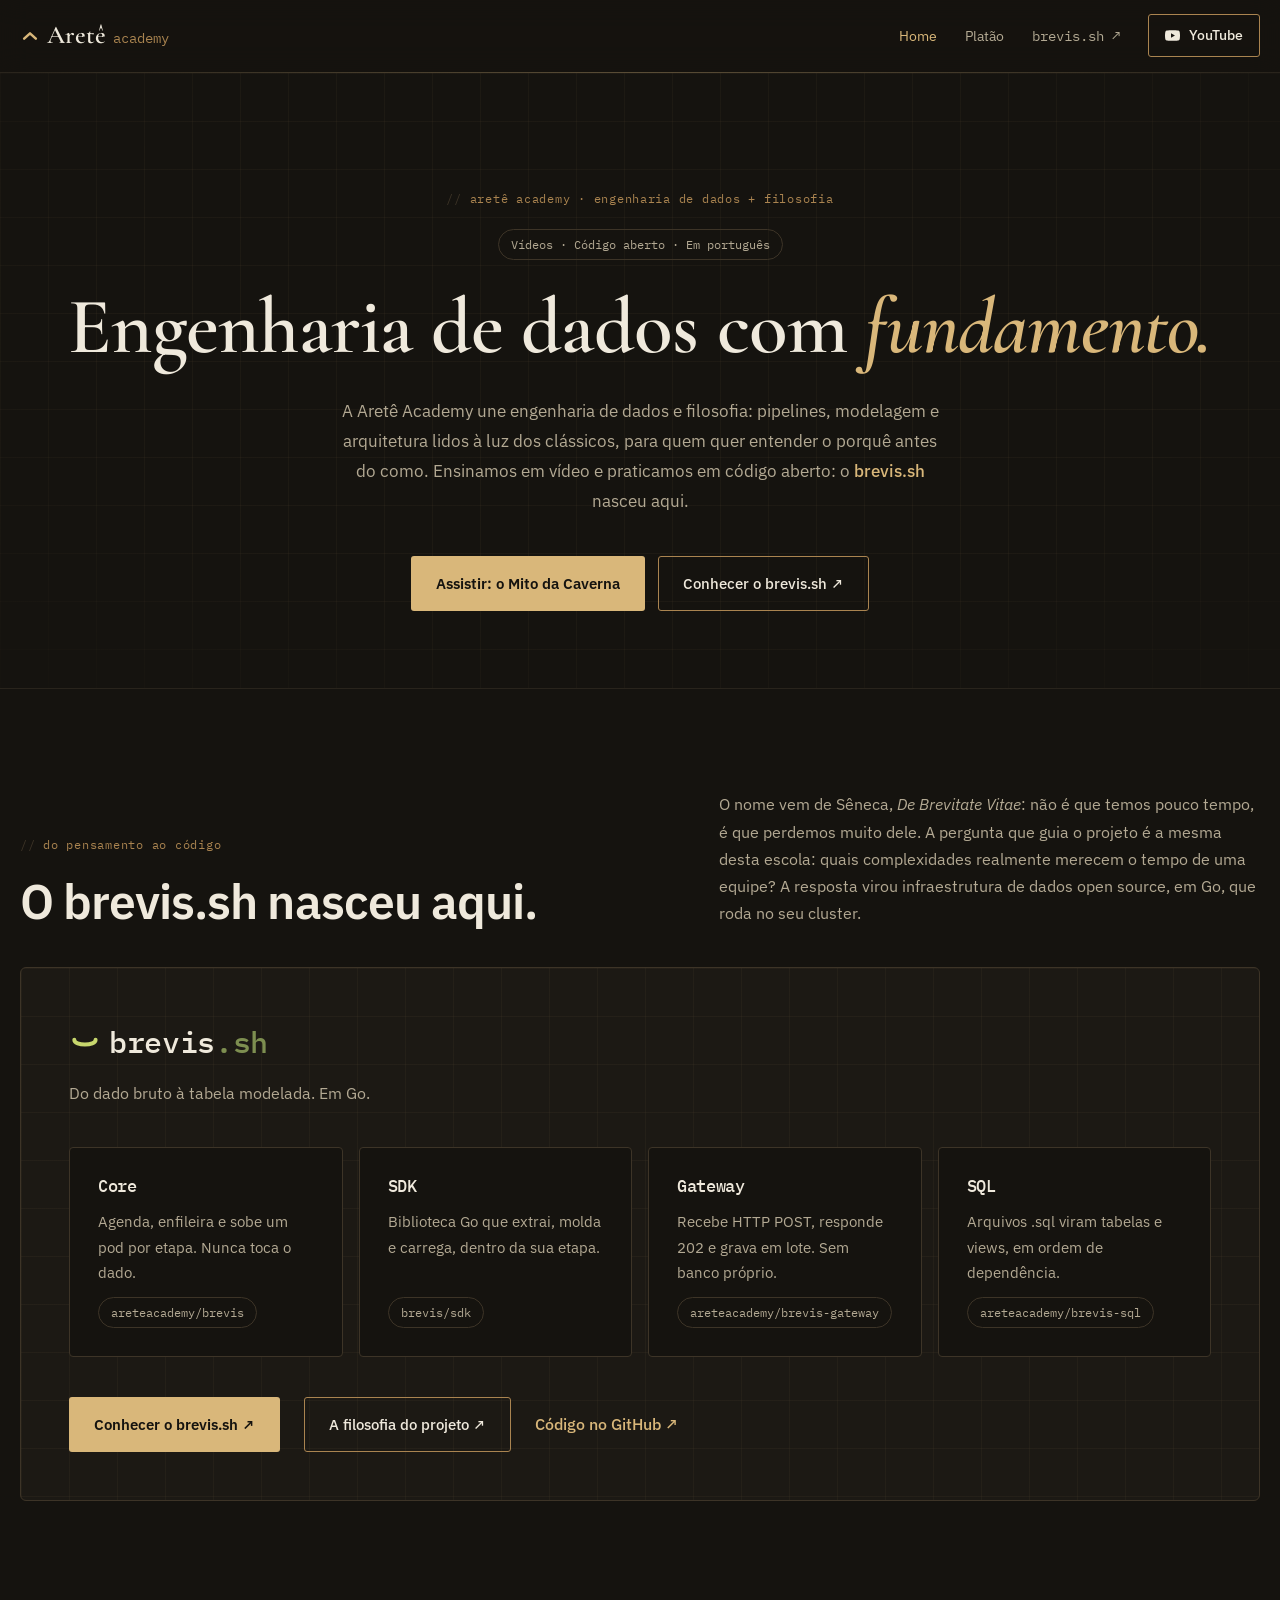
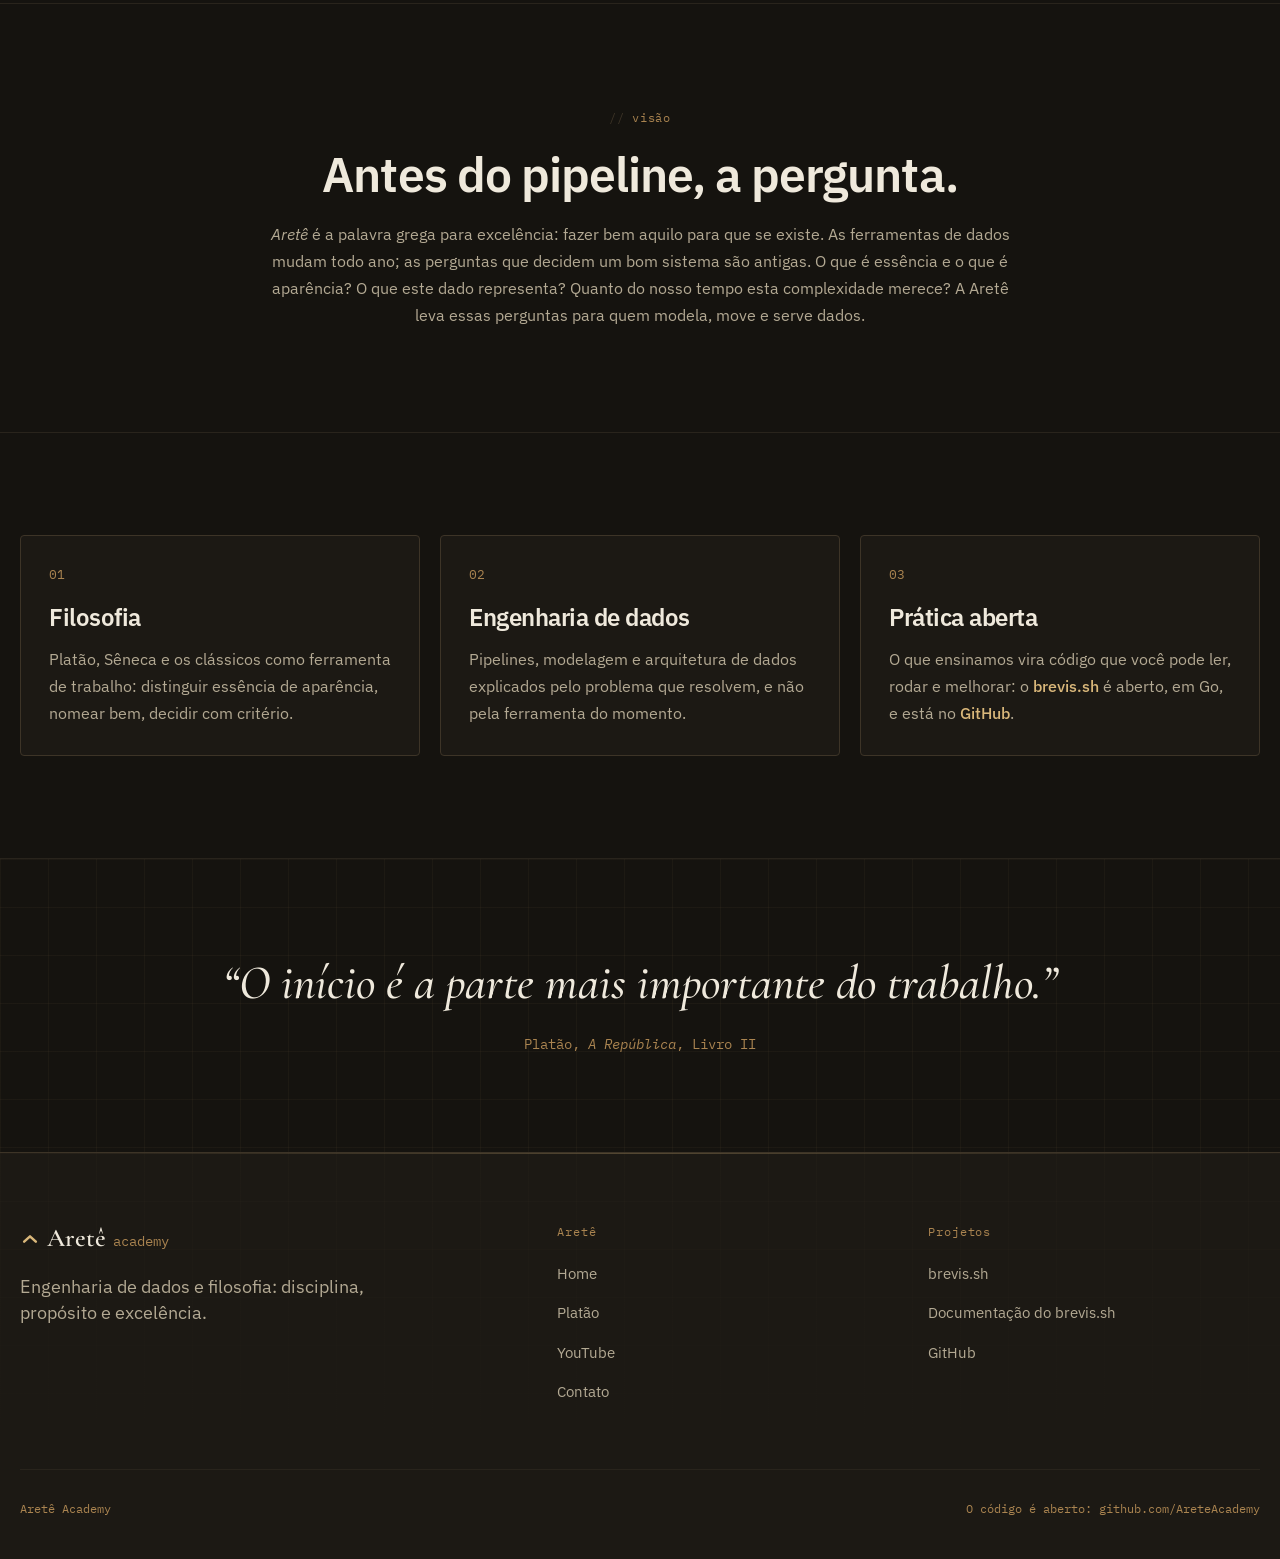
==== commit 74d8685e: "feat: the home's pillars are philosophy, data engineering and open practice The vision section no lo" ====
--- a/index.html
+++ b/index.html
@@ -141,12 +141,14 @@
 
     <section class="section">
       <div class="shell intro-block">
-        <p class="section-kicker">Visão</p>
-        <h2>Formar desenvolvedores com profundidade técnica e fundamento filosófico.</h2>
+        <p class="section-kicker">visão</p>
+        <h2>Antes do pipeline, a pergunta.</h2>
         <p>
-          A Aretê Academy existe para aproximar grandes ideias da filosofia dos desafios reais da
-          construção de software, mostrando que clareza, estrutura e virtude também fazem parte da
-          formação de quem programa.
+          <em>Aretê</em> é a palavra grega para excelência: fazer bem aquilo para que se existe.
+          As ferramentas de dados mudam todo ano; as perguntas que decidem um bom sistema são
+          antigas. O que é essência e o que é aparência? O que este dado representa? Quanto do
+          nosso tempo esta complexidade merece? A Aretê leva essas perguntas para quem modela,
+          move e serve dados.
         </p>
       </div>
     </section>
@@ -156,28 +158,39 @@
         <article class="pillar">
           <p class="pillar-number">01</p>
           <h3>Filosofia</h3>
-          <p>Ideias clássicas que ajudam a pensar melhor, decidir melhor e ensinar melhor.</p>
+          <p>
+            Platão, Sêneca e os clássicos como ferramenta de trabalho: distinguir essência de
+            aparência, nomear bem, decidir com critério.
+          </p>
         </article>
         <article class="pillar">
           <p class="pillar-number">02</p>
-          <h3>Tecnologia</h3>
-          <p>Conteúdo autoral sobre arquitetura, domínio, clareza estrutural e código sustentável.</p>
+          <h3>Engenharia de dados</h3>
+          <p>
+            Pipelines, modelagem e arquitetura de dados explicados pelo problema que resolvem, e
+            não pela ferramenta do momento.
+          </p>
         </article>
         <article class="pillar">
           <p class="pillar-number">03</p>
-          <h3>Formação</h3>
-          <p>Uma jornada que une repertório intelectual e prática profissional em software.</p>
+          <h3>Prática aberta</h3>
+          <p>
+            O que ensinamos vira código que você pode ler, rodar e melhorar: o
+            <a class="text-link" href="https://brevis.sh/" target="_blank" rel="noopener">brevis.sh</a>
+            é aberto, em Go, e está no
+            <a class="text-link" href="https://github.com/AreteAcademy/brevis" target="_blank" rel="noopener">GitHub</a>.
+          </p>
         </article>
       </div>
     </section>
 
-    <section class="quote-band">
-      <div class="shell quote-wrap">
+    <section class="quote-band bg-grid">
+      <figure class="shell quote-wrap">
         <blockquote>
-          "O início é a parte mais importante do trabalho."
+          <p>“O início é a parte mais importante do trabalho.”</p>
         </blockquote>
-        <p>Platão</p>
-      </div>
+        <figcaption>Platão, <cite>A República</cite>, Livro II</figcaption>
+      </figure>
     </section>
   </main>
 
--- a/style.css
+++ b/style.css
@@ -451,7 +451,8 @@
 }
 
 /* Um link no meio da frase é texto: inline-flex abriria a linha. */
-.hero-text .text-link {
+.hero-text .text-link,
+.pillar .text-link {
   display: inline;
 }
 
@@ -544,6 +545,7 @@
 }
 
 .quote-wrap {
+  margin-block: 0;
   text-align: center;
 }
 
@@ -556,7 +558,7 @@
   line-height: 1.2;
 }
 
-.quote-wrap p {
+.quote-wrap figcaption {
   margin-top: 1.25rem;
   font-family: var(--font-mono);
   font-size: 0.85rem;
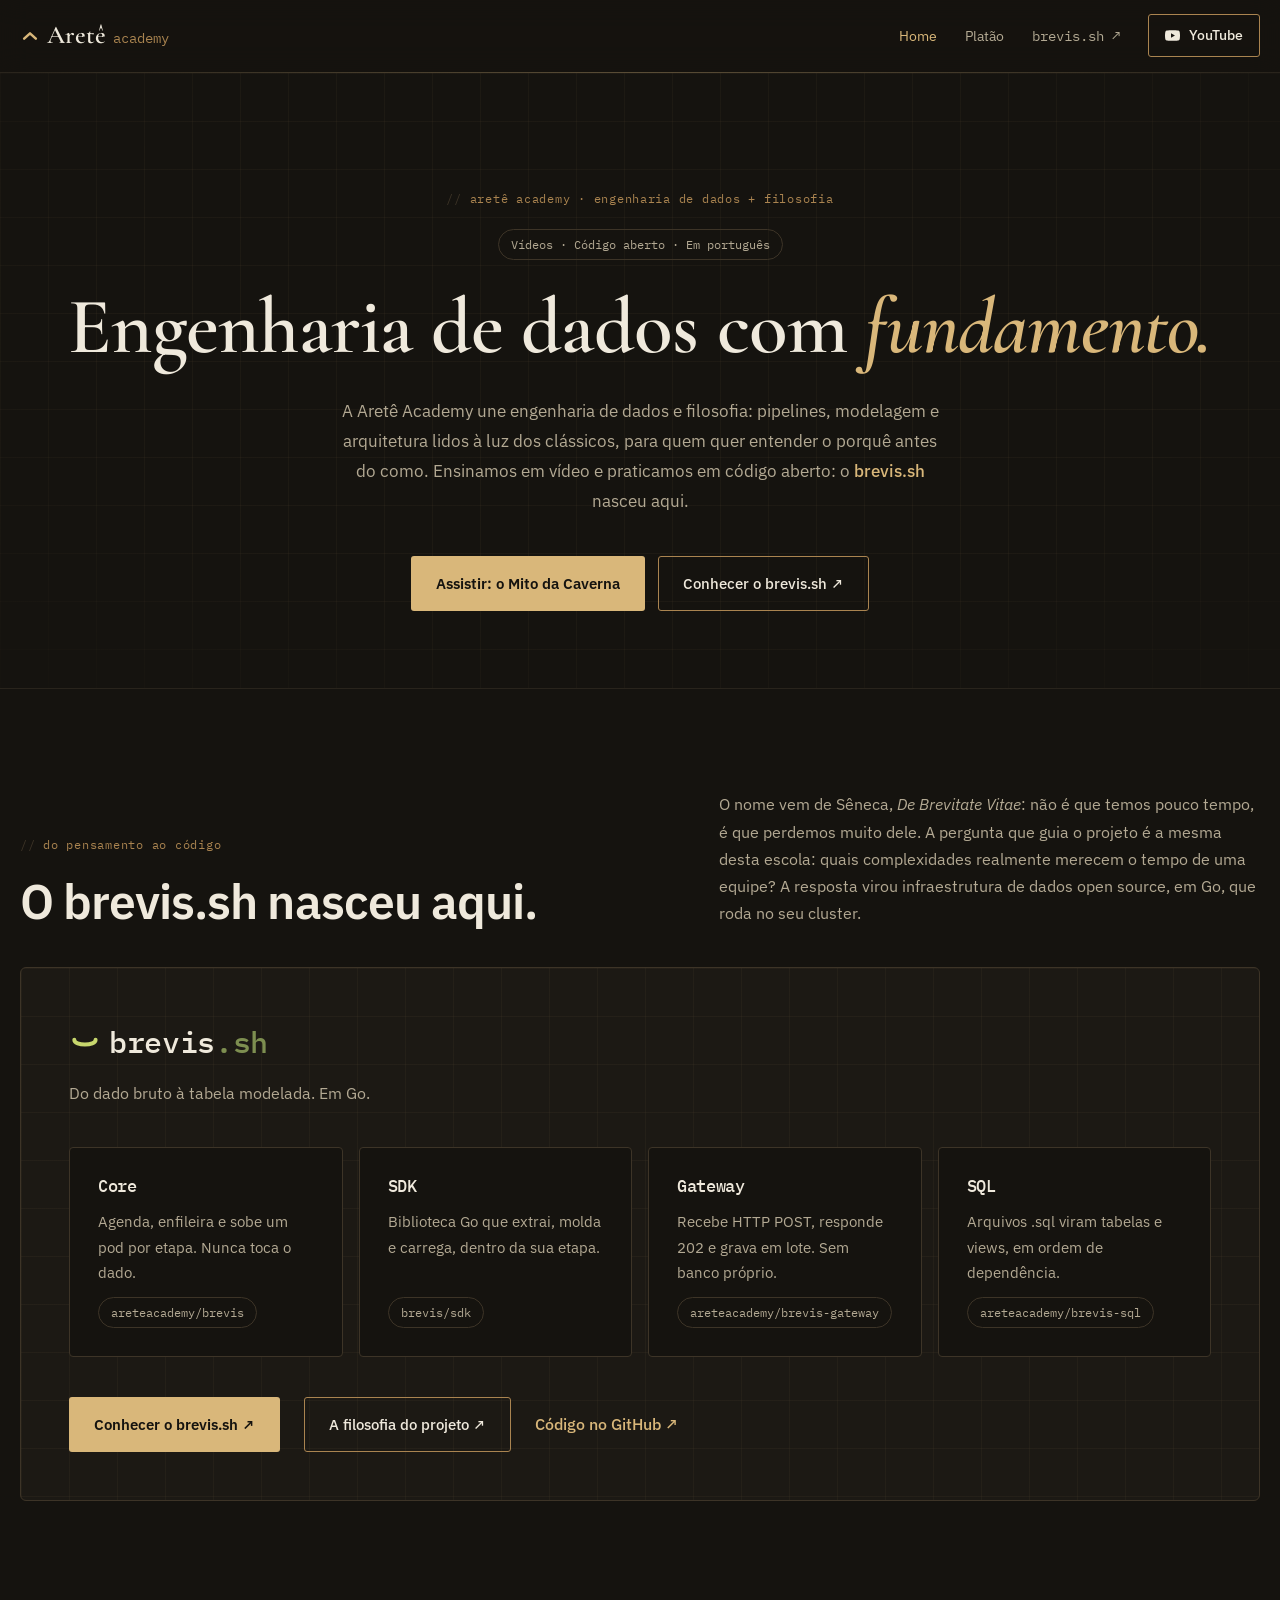
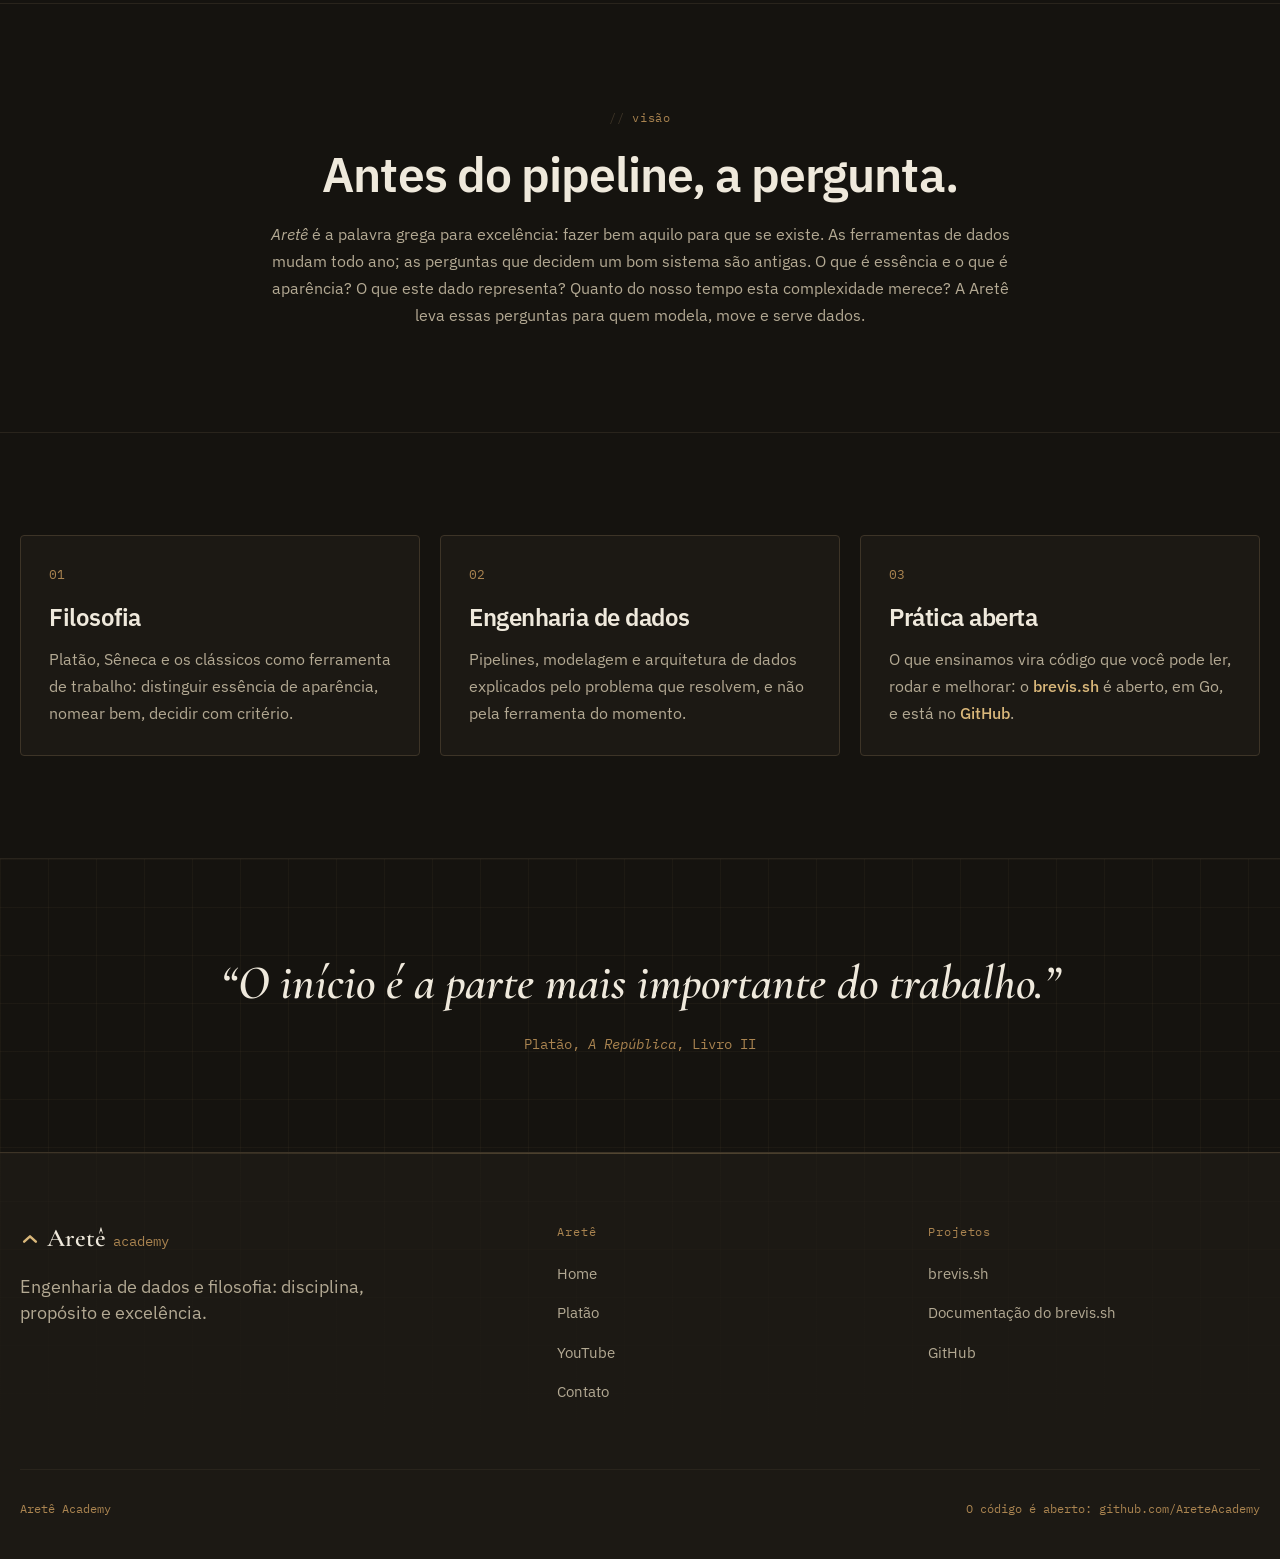
==== commit 1ba5ed04: "fix: the mobile menu is reachable by keyboard, and the cover weighs 27 KB Opening the menu with Ente" ====
--- a/index.html
+++ b/index.html
@@ -11,12 +11,62 @@
   <link rel="preconnect" href="https://fonts.googleapis.com" />
   <link rel="preconnect" href="https://fonts.gstatic.com" crossorigin />
   <link
-    href="https://fonts.googleapis.com/css2?family=Cormorant+Garamond:ital,wght@0,500;0,600;1,500&family=IBM+Plex+Mono:wght@400;500&family=IBM+Plex+Sans:wght@400;500;600;700&display=swap"
+    href="https://fonts.googleapis.com/css2?family=Cormorant+Garamond:ital,wght@0,600;1,600&family=IBM+Plex+Mono:wght@400;500&family=IBM+Plex+Sans:wght@400;500;600&display=swap"
     rel="stylesheet"
   />
   <link rel="stylesheet" href="style.css" />
   <link rel="icon" href="assets/favicon.svg" type="image/svg+xml" />
   <meta name="theme-color" content="#15130f">
+  <link rel="canonical" href="https://areteacademy.com.br/" />
+  <meta property="og:type" content="website" />
+  <meta property="og:site_name" content="Aretê Academy" />
+  <meta property="og:locale" content="pt_BR" />
+  <meta property="og:title" content="Aretê Academy | Engenharia de dados e filosofia" />
+  <meta property="og:description" content="Aretê Academy une engenharia de dados e filosofia: pipelines, modelagem e arquitetura lidos à luz dos clássicos, em vídeo e em código aberto. O brevis.sh nasceu aqui." />
+  <meta property="og:url" content="https://areteacademy.com.br/" />
+  <meta property="og:image" content="https://areteacademy.com.br/assets/og.png" />
+  <meta property="og:image:width" content="1200" />
+  <meta property="og:image:height" content="630" />
+  <meta property="og:image:alt" content="Aretê Academy: engenharia de dados com fundamento. O brevis.sh nasceu aqui." />
+  <meta name="twitter:card" content="summary_large_image" />
+  <meta name="twitter:title" content="Aretê Academy | Engenharia de dados e filosofia" />
+  <meta name="twitter:description" content="Aretê Academy une engenharia de dados e filosofia: pipelines, modelagem e arquitetura lidos à luz dos clássicos, em vídeo e em código aberto. O brevis.sh nasceu aqui." />
+  <meta name="twitter:image" content="https://areteacademy.com.br/assets/og.png" />
+  <script type="application/ld+json">
+{
+  "@context": "https://schema.org",
+  "@graph": [
+    {
+      "@type": "EducationalOrganization",
+      "@id": "https://areteacademy.com.br/#org",
+      "name": "Aretê Academy",
+      "url": "https://areteacademy.com.br/",
+      "logo": "https://areteacademy.com.br/assets/favicon.svg",
+      "description": "Engenharia de dados e filosofia, em vídeo e em código aberto.",
+      "email": "areteacademy.dev@gmail.com",
+      "sameAs": [
+        "https://www.youtube.com/@AreteDevAcademy",
+        "https://github.com/AreteAcademy"
+      ],
+      "brand": {
+        "@type": "Brand",
+        "name": "brevis.sh",
+        "url": "https://brevis.sh/"
+      }
+    },
+    {
+      "@type": "WebSite",
+      "@id": "https://areteacademy.com.br/#site",
+      "name": "Aretê Academy",
+      "url": "https://areteacademy.com.br/",
+      "inLanguage": "pt-BR",
+      "publisher": {
+        "@id": "https://areteacademy.com.br/#org"
+      }
+    }
+  ]
+}
+  </script>
 </head>
 <body>
   <a class="skip-link" href="#conteudo">Pular para o conteúdo</a>
@@ -42,8 +92,11 @@
     <div class="shell header-bar">
       <a class="brand" href="index.html">
         <svg class="mark" aria-hidden="true"><use href="#i-mark"></use></svg>
-        <span class="brand-name">Aretê</span><span class="brand-sub">academy</span>
+        <span class="brand-name">Aretê</span> <span class="brand-sub">academy</span>
       </a>
+      <button class="nav-toggle" type="button" id="nav-toggle" aria-label="Abrir menu" aria-expanded="false" aria-controls="nav">
+        <svg aria-hidden="true"><use href="#i-menu"></use></svg>
+      </button>
       <nav class="main-nav" id="nav" aria-label="Principal">
         <a href="index.html" aria-current="page">Home</a>
         <a href="platao.html">Platão</a>
@@ -53,16 +106,13 @@
           YouTube
         </a>
       </nav>
-      <button class="nav-toggle" type="button" id="nav-toggle" aria-label="Abrir menu" aria-expanded="false" aria-controls="nav">
-        <svg aria-hidden="true"><use href="#i-menu"></use></svg>
-      </button>
     </div>
   </header>
 
   <main id="conteudo">
     <section class="hero hero-home">
       <div class="shell hero-grid hero-grid-single">
-        <div class="hero-copy">
+        <div>
           <p class="eyebrow">aretê academy · engenharia de dados + filosofia</p>
           <p class="hero-badge"><span class="pill">Vídeos · Código aberto · Em português</span></p>
           <h1>Engenharia de dados com <em>fundamento.</em></h1>
@@ -200,7 +250,7 @@
         <div class="footer-brand">
           <a class="brand" href="index.html">
             <svg class="mark" aria-hidden="true"><use href="#i-mark"></use></svg>
-        <span class="brand-name">Aretê</span><span class="brand-sub">academy</span>
+        <span class="brand-name">Aretê</span> <span class="brand-sub">academy</span>
           </a>
           <p>Engenharia de dados e filosofia: disciplina, propósito e excelência.</p>
         </div>
--- a/style.css
+++ b/style.css
@@ -554,7 +554,7 @@
   font-family: var(--font-serif);
   font-size: clamp(2rem, 4vw, 3rem);
   font-style: italic;
-  font-weight: 500;
+  font-weight: 600;
   line-height: 1.2;
 }
 
@@ -565,9 +565,12 @@
   color: var(--bronze);
 }
 
+/* A capa é retrato (800x912): a coluna dela tem teto, e a altura sai da
+   proporção declarada no <img>, não da altura do texto ao lado. */
 .featured-course {
   display: grid;
-  grid-template-columns: minmax(280px, 0.95fr) minmax(0, 1.1fr);
+  grid-template-columns: minmax(240px, 400px) minmax(0, 1fr);
+  align-items: center;
   gap: var(--gap);
   padding: 1rem;
   border: 1px solid var(--line);
@@ -577,8 +580,7 @@
 
 .course-cover img {
   width: 100%;
-  height: 100%;
-  object-fit: cover;
+  height: auto;
   border-radius: var(--r-lg);
   border: 1px solid var(--line);
 }
@@ -772,6 +774,10 @@
 
   .course-content {
     padding: 0 0.5rem 0.5rem;
+  }
+
+  .course-cover {
+    max-width: 400px;
   }
 
   .brevis-pieces {
